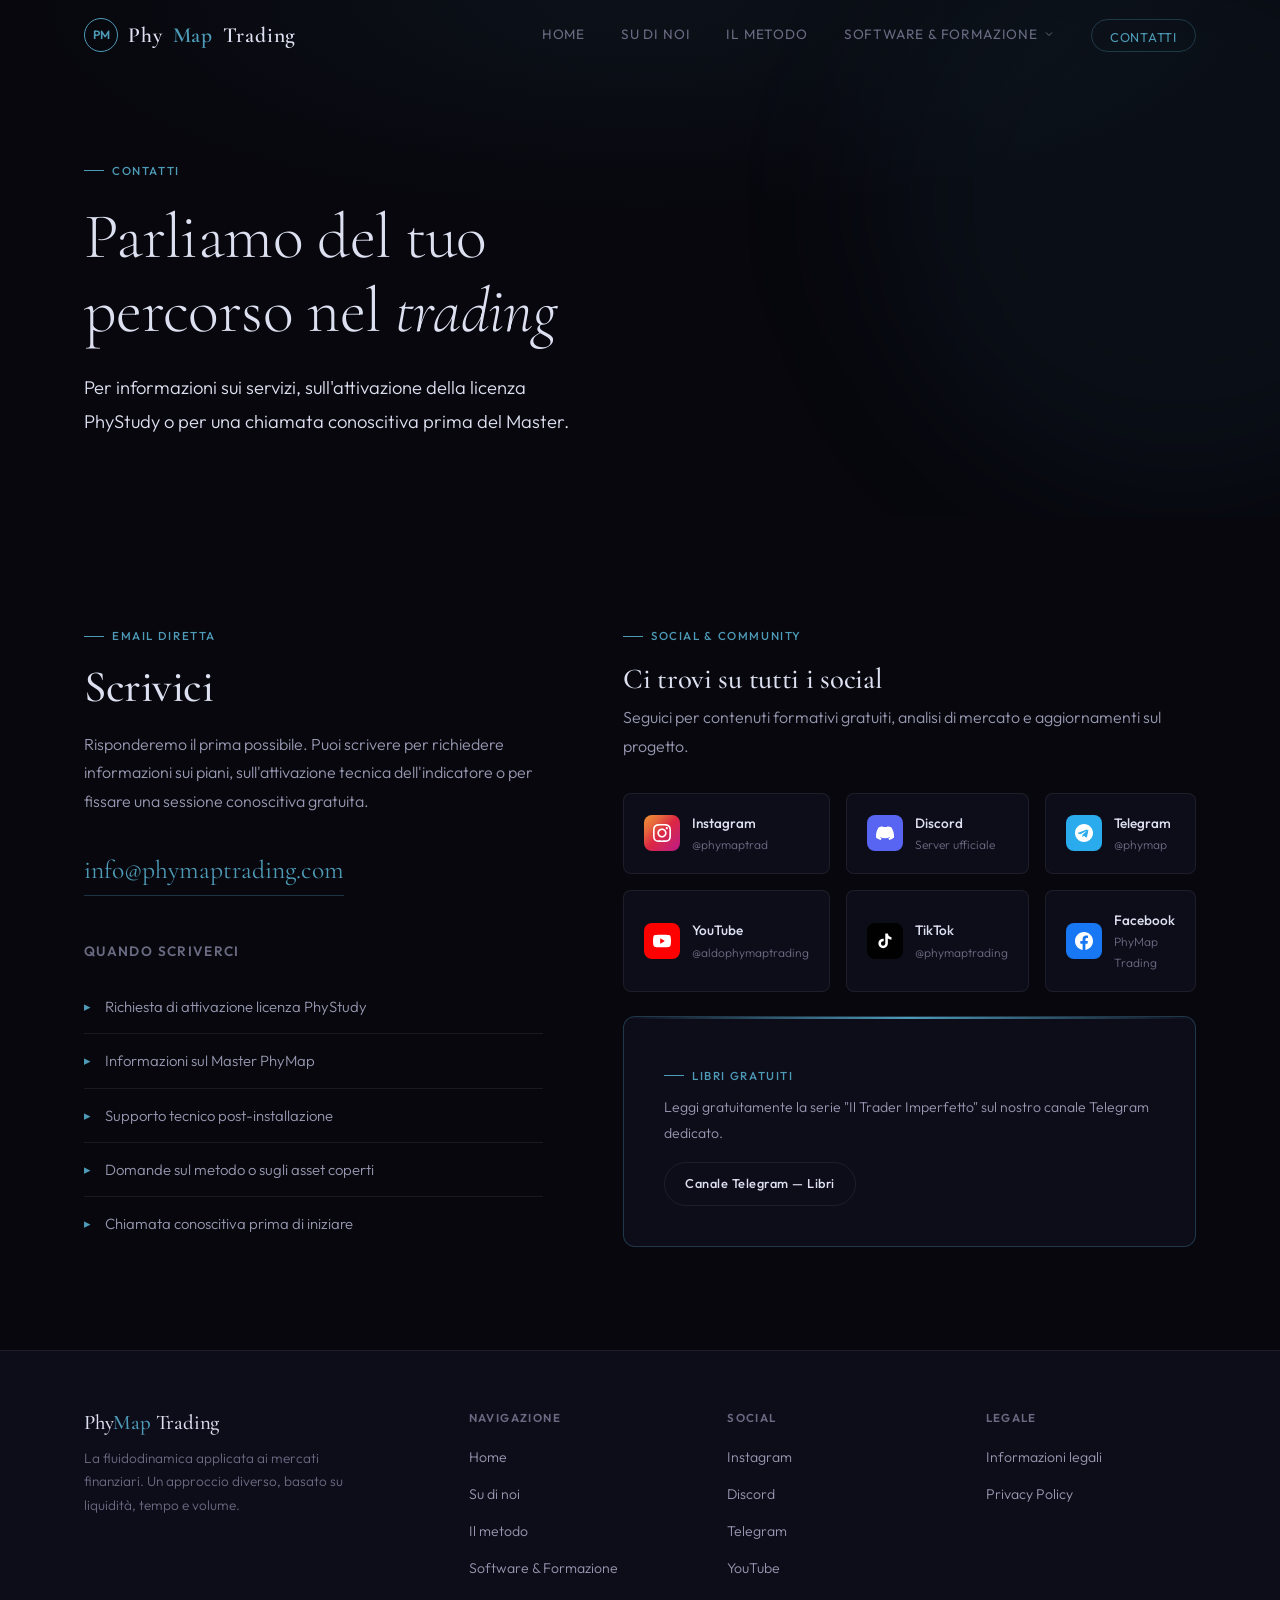
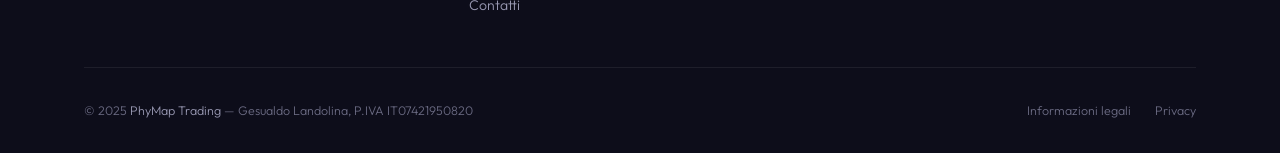
==== contatti.html @ ed0193e7 "Update contatti.html" ====
<!DOCTYPE html>
<html lang="it">
<head>
  <meta charset="UTF-8" />
  <meta name="viewport" content="width=device-width, initial-scale=1.0" />
  <title>Contatti — PhyMap Trading</title>
  <meta name="description" content="Contatta PhyMap Trading per informazioni sui servizi e sull'attivazione della licenza PhyStudy." />
  <link rel="icon" href="favicon.ico" />
  <link rel="stylesheet" href="style.css" />
</head>
<body>

<nav class="nav">
  <div class="nav__inner">
    <a href="index.html" class="nav__logo">
      <div class="logo-mark">PM</div>
      Phy<span>Map</span> Trading
    </a>
    <div class="nav__links">
      <a href="index.html">Home</a>
      <a href="su-di-noi.html">Su di noi</a>
      <a href="il-metodo.html">Il metodo</a>
      <div class="nav__dropdown">
        <span class="nav__dropdown-toggle">
          Software &amp; Formazione
          <svg width="12" height="12" viewBox="0 0 24 24" fill="none" stroke="currentColor" stroke-width="2"><polyline points="6 9 12 15 18 9"/></svg>
        </span>
        <div class="nav__dropdown-menu">
          <a href="software-e-formazione.html">
            <div class="menu-icon">&#x27F3;</div>
            Software &amp; Formazione
          </a>
          <a href="phystudy-indicatori.html">
            <div class="menu-icon">&#x25C8;</div>
            Gli indicatori
          </a>
        </div>
      </div>
      <a href="contatti.html" class="active nav__cta">Contatti</a>
    </div>
    <button class="nav__toggle" aria-label="Menu">
      <span></span><span></span><span></span>
    </button>
  </div>
</nav>

<div class="page-hero">
  <div class="glow-bg glow-1"></div>
  <div class="container">
    <div class="page-hero__label">Contatti</div>
    <h1 style="max-width:640px; margin-bottom:24px;">
      Parliamo del tuo<br>percorso nel <em>trading</em>
    </h1>
    <p class="lead" style="max-width:520px;">
      Per informazioni sui servizi, sull'attivazione della licenza PhyStudy o per una chiamata conoscitiva prima del Master.
    </p>
  </div>
</div>

<section>
  <div class="container">
    <div class="grid-2" style="gap:80px; align-items:start;">

      <div class="reveal">
        <div class="section-label">Email diretta</div>
        <h2 class="section-title" style="margin-bottom:16px;">Scrivici</h2>
        <p style="margin-bottom:32px;">
          Risponderemo il prima possibile. Puoi scrivere per richiedere informazioni sui piani, sull'attivazione tecnica dell'indicatore o per fissare una sessione conoscitiva gratuita.
        </p>
        <a href="mailto:info@phymaptrading.com" class="contact-email">
          info@phymaptrading.com
        </a>

        <div style="margin-top:48px;">
          <h4 style="color:var(--text-muted); margin-bottom:20px; font-size:0.85rem; letter-spacing:0.1em; text-transform:uppercase; font-family:'Outfit',sans-serif;">Quando scriverci</h4>
          <ul class="feature-list">
            <li>Richiesta di attivazione licenza PhyStudy</li>
            <li>Informazioni sul Master PhyMap</li>
            <li>Supporto tecnico post-installazione</li>
            <li>Domande sul metodo o sugli asset coperti</li>
            <li>Chiamata conoscitiva prima di iniziare</li>
          </ul>
        </div>
      </div>

      <div class="reveal reveal-delay-2">
        <div class="section-label">Social &amp; Community</div>
        <h3 style="margin-bottom:8px;">Ci trovi su tutti i social</h3>
        <p style="margin-bottom:32px;">
          Seguici per contenuti formativi gratuiti, analisi di mercato e aggiornamenti sul progetto.
        </p>

        <div class="social-grid">

          <a href="https://www.instagram.com/phymaptrad/" target="_blank" rel="noopener" class="social-link">
            <div class="social-icon" style="background:linear-gradient(135deg,#f09433,#e6683c,#dc2743,#cc2366,#bc1888);">
              <svg width="18" height="18" viewBox="0 0 24 24" fill="white"><path d="M12 2.163c3.204 0 3.584.012 4.85.07 3.252.148 4.771 1.691 4.919 4.919.058 1.265.069 1.645.069 4.849 0 3.205-.012 3.584-.069 4.849-.149 3.225-1.664 4.771-4.919 4.919-1.266.058-1.644.07-4.85.07-3.204 0-3.584-.012-4.849-.07-3.26-.149-4.771-1.699-4.919-4.92-.058-1.265-.07-1.644-.07-4.849 0-3.204.013-3.583.07-4.849.149-3.227 1.664-4.771 4.919-4.919 1.266-.057 1.645-.069 4.849-.069zm0-2.163c-3.259 0-3.667.014-4.947.072-4.358.2-6.78 2.618-6.98 6.98-.059 1.281-.073 1.689-.073 4.948 0 3.259.014 3.668.072 4.948.2 4.358 2.618 6.78 6.98 6.98 1.281.058 1.689.072 4.948.072 3.259 0 3.668-.014 4.948-.072 4.354-.2 6.782-2.618 6.979-6.98.059-1.28.073-1.689.073-4.948 0-3.259-.014-3.667-.072-4.947-.196-4.354-2.617-6.78-6.979-6.98-1.281-.059-1.69-.073-4.949-.073zm0 5.838c-3.403 0-6.162 2.759-6.162 6.162s2.759 6.163 6.162 6.163 6.162-2.759 6.162-6.163c0-3.403-2.759-6.162-6.162-6.162zm0 10.162c-2.209 0-4-1.79-4-4 0-2.209 1.791-4 4-4s4 1.791 4 4c0 2.21-1.791 4-4 4zm6.406-11.845c-.796 0-1.441.645-1.441 1.44s.645 1.44 1.441 1.44c.795 0 1.439-.645 1.439-1.44s-.644-1.44-1.439-1.44z"/></svg>
            </div>
            <div class="social-info">
              <div class="social-name">Instagram</div>
              <div class="social-handle">@phymaptrad</div>
            </div>
          </a>

          <a href="https://discord.gg/KTteTnSdq5" target="_blank" rel="noopener" class="social-link">
            <div class="social-icon" style="background:#5865F2;">
              <svg width="18" height="18" viewBox="0 0 24 24" fill="white"><path d="M20.317 4.37a19.791 19.791 0 0 0-4.885-1.515.074.074 0 0 0-.079.037c-.21.375-.444.864-.608 1.25a18.27 18.27 0 0 0-5.487 0 12.64 12.64 0 0 0-.617-1.25.077.077 0 0 0-.079-.037A19.736 19.736 0 0 0 3.677 4.37a.07.07 0 0 0-.032.027C.533 9.046-.32 13.58.099 18.057.1 18.1.12 18.14.14 18.17a19.9 19.9 0 0 0 5.993 3.03.078.078 0 0 0 .084-.028 14.09 14.09 0 0 0 1.226-1.994.076.076 0 0 0-.041-.106 13.107 13.107 0 0 1-1.872-.892.077.077 0 0 1-.008-.128 10.2 10.2 0 0 0 .372-.292.074.074 0 0 1 .077-.01c3.928 1.793 8.18 1.793 12.062 0a.074.074 0 0 1 .078.01c.12.098.246.198.373.292a.077.077 0 0 1-.006.127 12.299 12.299 0 0 1-1.873.892.077.077 0 0 0-.041.107c.36.698.772 1.362 1.225 1.993a.076.076 0 0 0 .084.028 19.839 19.839 0 0 0 6.002-3.03.077.077 0 0 0 .032-.054c.5-5.177-.838-9.674-3.549-13.66a.061.061 0 0 0-.031-.03z"/></svg>
            </div>
            <div class="social-info">
              <div class="social-name">Discord</div>
              <div class="social-handle">Server ufficiale</div>
            </div>
          </a>

          <a href="https://t.me/phymap" target="_blank" rel="noopener" class="social-link">
            <div class="social-icon" style="background:#2AABEE;">
              <svg width="18" height="18" viewBox="0 0 24 24" fill="white"><path d="M12 0C5.373 0 0 5.373 0 12s5.373 12 12 12 12-5.373 12-12S18.627 0 12 0zm5.894 8.221l-1.97 9.28c-.145.658-.537.818-1.084.508l-3-2.21-1.447 1.394c-.16.16-.295.295-.605.295l.213-3.053 5.56-5.023c.242-.213-.054-.333-.373-.12L7.16 13.67l-2.92-.913c-.635-.197-.648-.635.136-.938l11.397-4.396c.528-.19.993.13.82.938l-.699-.14z"/></svg>
            </div>
            <div class="social-info">
              <div class="social-name">Telegram</div>
              <div class="social-handle">@phymap</div>
            </div>
          </a>

          <a href="https://www.youtube.com/@aldophymaptrading/videos" target="_blank" rel="noopener" class="social-link">
            <div class="social-icon" style="background:#FF0000;">
              <svg width="18" height="18" viewBox="0 0 24 24" fill="white"><path d="M23.495 6.205a3.007 3.007 0 0 0-2.088-2.088c-1.87-.501-9.396-.501-9.396-.501s-7.507-.01-9.396.501A3.007 3.007 0 0 0 .527 6.205a31.247 31.247 0 0 0-.522 5.805 31.247 31.247 0 0 0 .522 5.783 3.007 3.007 0 0 0 2.088 2.088c1.868.502 9.396.502 9.396.502s7.506 0 9.396-.502a3.007 3.007 0 0 0 2.088-2.088 31.247 31.247 0 0 0 .5-5.783 31.247 31.247 0 0 0-.5-5.805zM9.609 15.601V8.408l6.264 3.602z"/></svg>
            </div>
            <div class="social-info">
              <div class="social-name">YouTube</div>
              <div class="social-handle">@aldophymaptrading</div>
            </div>
          </a>

          <a href="https://www.tiktok.com/@phymaptrading" target="_blank" rel="noopener" class="social-link">
            <div class="social-icon" style="background:#010101;">
              <svg width="18" height="18" viewBox="0 0 24 24" fill="white"><path d="M19.59 6.69a4.83 4.83 0 0 1-3.77-4.25V2h-3.45v13.67a2.89 2.89 0 0 1-2.88 2.5 2.89 2.89 0 0 1-2.89-2.89 2.89 2.89 0 0 1 2.89-2.89c.28 0 .54.04.79.1V9.01a6.27 6.27 0 0 0-.79-.05 6.34 6.34 0 0 0-6.34 6.34 6.34 6.34 0 0 0 6.34 6.34 6.34 6.34 0 0 0 6.33-6.34V8.69a8.18 8.18 0 0 0 4.78 1.52V6.76a4.85 4.85 0 0 1-1.01-.07z"/></svg>
            </div>
            <div class="social-info">
              <div class="social-name">TikTok</div>
              <div class="social-handle">@phymaptrading</div>
            </div>
          </a>

          <a href="https://www.facebook.com/profile.php?id=61572757922268" target="_blank" rel="noopener" class="social-link">
            <div class="social-icon" style="background:#1877F2;">
              <svg width="18" height="18" viewBox="0 0 24 24" fill="white"><path d="M24 12.073c0-6.627-5.373-12-12-12s-12 5.373-12 12c0 5.99 4.388 10.954 10.125 11.854v-8.385H7.078v-3.47h3.047V9.43c0-3.007 1.792-4.669 4.533-4.669 1.312 0 2.686.235 2.686.235v2.953H15.83c-1.491 0-1.956.925-1.956 1.874v2.25h3.328l-.532 3.47h-2.796v8.385C19.612 23.027 24 18.062 24 12.073z"/></svg>
            </div>
            <div class="social-info">
              <div class="social-name">Facebook</div>
              <div class="social-handle">PhyMap Trading</div>
            </div>
          </a>

        </div>

        <div class="highlight-box" style="margin-top:24px;">
          <div class="section-label" style="margin-bottom:10px;">Libri gratuiti</div>
          <p style="font-size:0.88rem; margin-bottom:16px;">
            Leggi gratuitamente la serie "Il Trader Imperfetto" sul nostro canale Telegram dedicato.
          </p>
          <a href="https://t.me/iltraderimperfetto" target="_blank" rel="noopener" class="btn btn--outline" style="font-size:0.8rem; padding:10px 20px;">
            Canale Telegram — Libri
          </a>
        </div>
      </div>

    </div>
  </div>
</section>

<footer>
  <div class="container">
    <div class="footer__top">
      <div class="footer__brand">
        <h3>Phy<span>Map</span> Trading</h3>
        <p>La fluidodinamica applicata ai mercati finanziari. Un approccio diverso, basato su liquidità, tempo e volume.</p>
      </div>
      <div class="footer__col">
        <h4>Navigazione</h4>
        <ul>
          <li><a href="index.html">Home</a></li>
          <li><a href="su-di-noi.html">Su di noi</a></li>
          <li><a href="il-metodo.html">Il metodo</a></li>
          <li><a href="software-e-formazione.html">Software &amp; Formazione</a></li>
          <li><a href="contatti.html">Contatti</a></li>
        </ul>
      </div>
      <div class="footer__col">
        <h4>Social</h4>
        <ul>
          <li><a href="https://www.instagram.com/phymaptrad/" target="_blank" rel="noopener">Instagram</a></li>
          <li><a href="https://discord.gg/KTteTnSdq5" target="_blank" rel="noopener">Discord</a></li>
          <li><a href="https://t.me/phymap" target="_blank" rel="noopener">Telegram</a></li>
          <li><a href="https://www.youtube.com/@aldophymaptrading/videos" target="_blank" rel="noopener">YouTube</a></li>
        </ul>
      </div>
      <div class="footer__col">
        <h4>Legale</h4>
        <ul>
          <li><a href="informazioni-legali.html">Informazioni legali</a></li>
          <li><a href="dichiarazione-privacy.html">Privacy Policy</a></li>
        </ul>
      </div>
    </div>
    <div class="footer__bottom">
      <div class="footer__copy">© 2025 <span>PhyMap Trading</span> — Gesualdo Landolina, P.IVA IT07421950820</div>
      <div class="footer__legal">
        <a href="informazioni-legali.html">Informazioni legali</a>
        <a href="dichiarazione-privacy.html">Privacy</a>
      </div>
    </div>
  </div>
</footer>

<script src="main.js"></script>
</body>
</html>
---- style.css ----
/* ============================================================
   PhyMap Trading — Professional CSS
   Dark luxury financial aesthetic · Fluid dynamics theme
   ============================================================ */

@import url('https://fonts.googleapis.com/css2?family=Cormorant+Garamond:ital,wght@0,300;0,400;0,500;0,600;0,700;1,300;1,400;1,600&family=Outfit:wght@300;400;500;600&display=swap');

/* ─── Design Tokens ─────────────────────────────────────── */
:root {
  --bg:          #07070D;
  --surface:     #0D0D1A;
  --surface2:    #12121F;
  --surface3:    #181828;
  --accent:      #4E9BB8;
  --accent-glow: rgba(78,155,184,0.18);
  --gold:        #C9A87C;
  --gold-dim:    rgba(201,168,124,0.12);
  --text:        #DDE0F0;
  --text-muted:  #6A6A82;
  --text-dim:    #9898B2;
  --border:      rgba(255,255,255,0.07);
  --border-accent: rgba(78,155,184,0.3);
  --radius:      12px;
  --radius-sm:   8px;
  --nav-h:       72px;
  --transition:  0.3s cubic-bezier(.4,0,.2,1);
}

/* ─── Reset ──────────────────────────────────────────────── */
*, *::before, *::after { box-sizing: border-box; margin: 0; padding: 0; }
html { scroll-behavior: smooth; font-size: 16px; }
body {
  background: var(--bg);
  color: var(--text);
  font-family: 'Outfit', sans-serif;
  font-weight: 300;
  line-height: 1.7;
  overflow-x: hidden;
  min-height: 100vh;
}
img { max-width: 100%; display: block; }
a { color: inherit; text-decoration: none; }
ul { list-style: none; }

/* ─── Typography ─────────────────────────────────────────── */
h1, h2, h3, h4 {
  font-family: 'Cormorant Garamond', serif;
  font-weight: 500;
  line-height: 1.15;
  letter-spacing: -0.01em;
}
h1 { font-size: clamp(2.4rem, 5vw, 4.2rem); font-weight: 300; }
h2 { font-size: clamp(1.8rem, 3.5vw, 2.8rem); }
h3 { font-size: clamp(1.3rem, 2.5vw, 1.8rem); }
h4 { font-size: 1.15rem; font-weight: 600; font-family: 'Outfit', sans-serif; }
p  { color: var(--text-dim); font-size: 1rem; line-height: 1.8; }

.accent-text  { color: var(--accent); }
.gold-text    { color: var(--gold); }
.italic       { font-style: italic; }
.lead {
  font-size: 1.15rem;
  color: var(--text);
  font-weight: 300;
  line-height: 1.8;
}

/* ─── Layout ─────────────────────────────────────────────── */
.container { max-width: 1160px; margin: 0 auto; padding: 0 24px; }
.container--narrow { max-width: 760px; margin: 0 auto; padding: 0 24px; }

section { padding: 100px 0; position: relative; }
section.tight { padding: 60px 0; }

.grid-2 { display: grid; grid-template-columns: 1fr 1fr; gap: 40px; align-items: start; }
.grid-3 { display: grid; grid-template-columns: repeat(3,1fr); gap: 28px; }

/* ─── Navigation ─────────────────────────────────────────── */
.nav {
  position: fixed;
  top: 0; left: 0; right: 0;
  z-index: 1000;
  height: var(--nav-h);
  display: flex;
  align-items: center;
  transition: background var(--transition), backdrop-filter var(--transition), border-color var(--transition);
  border-bottom: 1px solid transparent;
}
.nav.scrolled {
  background: rgba(7,7,13,0.88);
  backdrop-filter: blur(20px);
  border-bottom-color: var(--border);
}
.nav__inner {
  max-width: 1160px;
  margin: 0 auto;
  padding: 0 24px;
  width: 100%;
  display: flex;
  align-items: center;
  justify-content: space-between;
}
.nav__logo {
  display: flex;
  align-items: center;
  gap: 10px;
  font-family: 'Cormorant Garamond', serif;
  font-size: 1.35rem;
  font-weight: 600;
  letter-spacing: 0.04em;
  color: var(--text);
}
.nav__logo span { color: var(--accent); }
.logo-mark {
  width: 34px;
  height: 34px;
  border: 1.5px solid var(--accent);
  border-radius: 50%;
  display: flex;
  align-items: center;
  justify-content: center;
  font-size: 0.75rem;
  color: var(--accent);
  font-family: 'Outfit', sans-serif;
  font-weight: 600;
  letter-spacing: 0;
}
.nav__links {
  display: flex;
  align-items: center;
  gap: 36px;
}
.nav__links a {
  font-size: 0.85rem;
  font-weight: 400;
  letter-spacing: 0.06em;
  text-transform: uppercase;
  color: var(--text-muted);
  transition: color var(--transition);
  position: relative;
  padding-bottom: 2px;
}
.nav__links a::after {
  content: '';
  position: absolute;
  bottom: -2px; left: 0;
  width: 0; height: 1px;
  background: var(--accent);
  transition: width var(--transition);
}
.nav__links a:hover, .nav__links a.active { color: var(--text); }
.nav__links a:hover::after, .nav__links a.active::after { width: 100%; }
.nav__cta {
  border: 1px solid var(--border-accent);
  color: var(--accent) !important;
  padding: 7px 18px;
  border-radius: 100px;
  font-size: 0.8rem !important;
  transition: all var(--transition) !important;
}
.nav__cta:hover {
  background: var(--accent-glow);
  border-color: var(--accent) !important;
}
.nav__cta::after { display: none !important; }

/* Mobile menu toggle */
.nav__toggle {
  display: none;
  flex-direction: column;
  gap: 5px;
  cursor: pointer;
  padding: 4px;
}
.nav__toggle span {
  display: block;
  width: 22px;
  height: 1.5px;
  background: var(--text);
  transition: var(--transition);
}

/* ─── Hero ───────────────────────────────────────────────── */
.hero {
  min-height: 100vh;
  display: flex;
  align-items: center;
  position: relative;
  overflow: hidden;
  padding-top: var(--nav-h);
}
#particles-canvas {
  position: absolute;
  inset: 0;
  pointer-events: none;
  opacity: 0.55;
}
.hero__content {
  position: relative;
  z-index: 2;
  max-width: 820px;
}
.hero__eyebrow {
  display: inline-flex;
  align-items: center;
  gap: 8px;
  font-size: 0.75rem;
  font-weight: 500;
  letter-spacing: 0.14em;
  text-transform: uppercase;
  color: var(--accent);
  margin-bottom: 28px;
}
.hero__eyebrow::before {
  content: '';
  display: inline-block;
  width: 28px;
  height: 1px;
  background: var(--accent);
}
.hero__title {
  margin-bottom: 28px;
}
.hero__title em {
  font-style: italic;
  color: var(--accent);
}
.hero__desc {
  font-size: 1.1rem;
  color: var(--text-dim);
  max-width: 620px;
  margin-bottom: 44px;
  line-height: 1.85;
}
.hero__desc strong { color: var(--text); font-weight: 400; }
.hero__actions { display: flex; align-items: center; gap: 20px; flex-wrap: wrap; }

/* ─── Buttons ─────────────────────────────────────────────── */
.btn {
  display: inline-flex;
  align-items: center;
  gap: 8px;
  padding: 14px 32px;
  border-radius: 100px;
  font-size: 0.85rem;
  font-weight: 500;
  letter-spacing: 0.04em;
  cursor: pointer;
  transition: all var(--transition);
  border: none;
}
.btn--primary {
  background: var(--accent);
  color: #07070D;
}
.btn--primary:hover {
  background: #6DB8D4;
  transform: translateY(-2px);
  box-shadow: 0 12px 32px rgba(78,155,184,0.3);
}
.btn--outline {
  background: transparent;
  color: var(--text);
  border: 1px solid var(--border);
}
.btn--outline:hover {
  border-color: var(--accent);
  color: var(--accent);
  transform: translateY(-2px);
}
.btn--ghost {
  background: transparent;
  color: var(--accent);
  padding: 0;
  border-radius: 0;
  letter-spacing: 0.08em;
  font-size: 0.8rem;
  text-transform: uppercase;
  border-bottom: 1px solid var(--accent);
  padding-bottom: 2px;
}
.btn--ghost:hover { opacity: 0.7; }
.btn--gold {
  background: linear-gradient(135deg, #C9A87C, #E8C99A);
  color: #07070D;
}
.btn--gold:hover {
  transform: translateY(-2px);
  box-shadow: 0 12px 32px rgba(201,168,124,0.3);
}

/* ─── Divider ─────────────────────────────────────────────── */
.divider {
  border: none;
  height: 1px;
  background: var(--border);
  margin: 0;
}

/* ─── Section Labels ─────────────────────────────────────── */
.section-label {
  display: inline-flex;
  align-items: center;
  gap: 8px;
  font-size: 0.72rem;
  font-weight: 500;
  letter-spacing: 0.14em;
  text-transform: uppercase;
  color: var(--accent);
  margin-bottom: 16px;
}
.section-label::before {
  content: '';
  display: inline-block;
  width: 20px; height: 1px;
  background: var(--accent);
}
.section-title { margin-bottom: 20px; }
.section-desc { max-width: 560px; color: var(--text-muted); margin-bottom: 56px; }

/* ─── Cards ──────────────────────────────────────────────── */
.card {
  background: var(--surface);
  border: 1px solid var(--border);
  border-radius: var(--radius);
  padding: 36px;
  transition: border-color var(--transition), transform var(--transition);
}
.card:hover {
  border-color: var(--border-accent);
  transform: translateY(-4px);
}
.card__icon {
  width: 42px; height: 42px;
  border: 1px solid var(--border-accent);
  border-radius: var(--radius-sm);
  display: flex; align-items: center; justify-content: center;
  font-size: 1.1rem;
  margin-bottom: 20px;
  color: var(--accent);
}
.card h4 { margin-bottom: 10px; color: var(--text); }
.card p  { font-size: 0.93rem; color: var(--text-muted); }

/* ─── Pricing Cards ──────────────────────────────────────── */
.pricing-grid { display: grid; grid-template-columns: repeat(3,1fr); gap: 24px; }
.pricing-card {
  background: var(--surface);
  border: 1px solid var(--border);
  border-radius: var(--radius);
  padding: 40px 32px;
  position: relative;
  transition: border-color var(--transition), transform var(--transition), box-shadow var(--transition);
  display: flex;
  flex-direction: column;
}
.pricing-card:hover {
  border-color: var(--border-accent);
  transform: translateY(-6px);
}
.pricing-card.featured {
  border-color: var(--gold);
  background: linear-gradient(145deg, var(--surface), #1A1208);
}
.pricing-card.featured:hover {
  box-shadow: 0 20px 60px rgba(201,168,124,0.15);
}
.pricing-badge {
  position: absolute;
  top: -12px; left: 50%; transform: translateX(-50%);
  background: var(--gold);
  color: #07070D;
  font-size: 0.7rem;
  font-weight: 600;
  letter-spacing: 0.1em;
  text-transform: uppercase;
  padding: 4px 14px;
  border-radius: 100px;
  white-space: nowrap;
}
.pricing-period {
  font-size: 0.75rem;
  font-weight: 500;
  letter-spacing: 0.1em;
  text-transform: uppercase;
  color: var(--text-muted);
  margin-bottom: 8px;
}
.pricing-name {
  font-family: 'Cormorant Garamond', serif;
  font-size: 1.5rem;
  font-weight: 500;
  color: var(--text);
  margin-bottom: 6px;
}
.pricing-duration {
  font-size: 0.82rem;
  color: var(--text-muted);
  margin-bottom: 24px;
}
.pricing-price {
  font-family: 'Cormorant Garamond', serif;
  font-size: 3rem;
  font-weight: 600;
  color: var(--text);
  line-height: 1;
  margin-bottom: 4px;
}
.pricing-price sup { font-size: 1.4rem; vertical-align: super; font-weight: 300; }
.pricing-note {
  font-size: 0.78rem;
  color: var(--gold);
  margin-bottom: 28px;
}
.pricing-features {
  flex: 1;
  margin-bottom: 32px;
}
.pricing-features li {
  display: flex;
  align-items: flex-start;
  gap: 10px;
  font-size: 0.88rem;
  color: var(--text-dim);
  padding: 8px 0;
  border-bottom: 1px solid var(--border);
}
.pricing-features li:last-child { border-bottom: none; }
.pricing-features li::before {
  content: '→';
  color: var(--accent);
  font-size: 0.8rem;
  flex-shrink: 0;
  margin-top: 2px;
}

/* ─── FAQ ────────────────────────────────────────────────── */
.faq-item {
  border-bottom: 1px solid var(--border);
  overflow: hidden;
}
.faq-question {
  width: 100%;
  background: none;
  border: none;
  padding: 24px 0;
  display: flex;
  align-items: center;
  justify-content: space-between;
  gap: 16px;
  cursor: pointer;
  font-family: 'Outfit', sans-serif;
  font-size: 0.95rem;
  font-weight: 500;
  color: var(--text);
  text-align: left;
}
.faq-question svg {
  flex-shrink: 0;
  color: var(--accent);
  transition: transform var(--transition);
}
.faq-item.open .faq-question svg { transform: rotate(45deg); }
.faq-answer {
  max-height: 0;
  overflow: hidden;
  transition: max-height 0.4s ease, padding 0.3s ease;
}
.faq-item.open .faq-answer { max-height: 400px; }
.faq-answer-inner {
  padding-bottom: 24px;
  font-size: 0.92rem;
  color: var(--text-muted);
  line-height: 1.8;
}
.faq-answer-inner ul {
  margin-top: 10px;
  list-style: none;
}
.faq-answer-inner ul li {
  padding: 4px 0;
  padding-left: 16px;
  position: relative;
  color: var(--text-dim);
}
.faq-answer-inner ul li::before {
  content: '–';
  position: absolute;
  left: 0;
  color: var(--accent);
}

/* ─── Feature List ───────────────────────────────────────── */
.feature-list { list-style: none; }
.feature-list li {
  display: flex;
  gap: 14px;
  align-items: flex-start;
  padding: 14px 0;
  border-bottom: 1px solid var(--border);
  font-size: 0.93rem;
  color: var(--text-dim);
}
.feature-list li:last-child { border-bottom: none; }
.feature-list li::before {
  content: '▸';
  color: var(--accent);
  flex-shrink: 0;
  margin-top: 2px;
  font-size: 0.8rem;
}

/* ─── Timeline / Steps ───────────────────────────────────── */
.steps { counter-reset: step; }
.step {
  display: flex;
  gap: 28px;
  margin-bottom: 40px;
  position: relative;
}
.step::before {
  content: '';
  position: absolute;
  left: 19px;
  top: 48px;
  bottom: -40px;
  width: 1px;
  background: var(--border);
}
.step:last-child::before { display: none; }
.step__num {
  flex-shrink: 0;
  counter-increment: step;
  width: 40px;
  height: 40px;
  border-radius: 50%;
  border: 1px solid var(--border-accent);
  display: flex;
  align-items: center;
  justify-content: center;
  font-size: 0.75rem;
  font-weight: 600;
  color: var(--accent);
  background: var(--surface);
  position: relative;
  z-index: 1;
}
.step__body h4 { color: var(--text); margin-bottom: 8px; font-family: 'Outfit', sans-serif; font-size: 1rem; font-weight: 500; }
.step__body p  { font-size: 0.9rem; color: var(--text-muted); }

/* ─── Video Embed ─────────────────────────────────────────── */
.video-wrapper {
  position: relative;
  border-radius: var(--radius);
  overflow: hidden;
  border: 1px solid var(--border);
  aspect-ratio: 16/9;
  background: var(--surface);
}
.video-wrapper iframe {
  position: absolute;
  inset: 0;
  width: 100%;
  height: 100%;
  border: none;
}
.video-caption {
  margin-top: 12px;
  font-size: 0.82rem;
  color: var(--text-muted);
  text-align: center;
}

/* ─── Social Links ───────────────────────────────────────── */
.social-grid {
  display: grid;
  grid-template-columns: repeat(3, 1fr);
  gap: 16px;
}
.social-link {
  display: flex;
  align-items: center;
  gap: 12px;
  padding: 18px 20px;
  background: var(--surface);
  border: 1px solid var(--border);
  border-radius: var(--radius-sm);
  transition: all var(--transition);
}
.social-link:hover {
  border-color: var(--accent);
  background: var(--surface2);
  transform: translateY(-3px);
}
.social-icon {
  width: 36px; height: 36px;
  border-radius: 8px;
  display: flex; align-items: center; justify-content: center;
  font-size: 1rem;
  flex-shrink: 0;
}
.social-info { flex: 1; }
.social-name { font-size: 0.85rem; font-weight: 500; color: var(--text); }
.social-handle { font-size: 0.75rem; color: var(--text-muted); }

/* ─── Highlight box ──────────────────────────────────────── */
.highlight-box {
  background: var(--surface);
  border: 1px solid var(--border-accent);
  border-radius: var(--radius);
  padding: 40px;
  position: relative;
  overflow: hidden;
}
.highlight-box::before {
  content: '';
  position: absolute;
  top: 0; left: 0;
  right: 0; height: 2px;
  background: linear-gradient(90deg, transparent, var(--accent), transparent);
}

/* ─── Stat Row ───────────────────────────────────────────── */
.stat-row {
  display: flex;
  gap: 60px;
  flex-wrap: wrap;
}
.stat { }
.stat__num {
  font-family: 'Cormorant Garamond', serif;
  font-size: 2.8rem;
  font-weight: 300;
  color: var(--text);
  line-height: 1;
}
.stat__num span { color: var(--accent); }
.stat__label { font-size: 0.8rem; color: var(--text-muted); margin-top: 4px; text-transform: uppercase; letter-spacing: 0.08em; }

/* ─── Contact Section ─────────────────────────────────────── */
.contact-email {
  font-family: 'Cormorant Garamond', serif;
  font-size: 1.6rem;
  font-weight: 400;
  color: var(--accent);
  transition: opacity var(--transition);
  display: inline-block;
  border-bottom: 1px solid var(--border-accent);
  padding-bottom: 4px;
}
.contact-email:hover { opacity: 0.7; }

/* ─── Legal Page ─────────────────────────────────────────── */
.legal-section {
  background: var(--surface);
  border: 1px solid var(--border);
  border-radius: var(--radius);
  padding: 40px;
  margin-bottom: 24px;
}
.legal-section h3 {
  font-size: 1.1rem;
  font-weight: 500;
  font-family: 'Outfit', sans-serif;
  color: var(--text);
  margin-bottom: 16px;
}
.legal-section p {
  font-size: 0.92rem;
  line-height: 1.85;
}

/* ─── Hero logo layout ───────────────────────────────────── */
.hero__grid {
  display: grid;
  grid-template-columns: 1fr auto;
  gap: 60px;
  align-items: center;
  width: 100%;
}
.hero__actions {
  margin-top: 44px;
}
.hero__logo-wrap {
  display: flex;
  align-items: center;
  justify-content: center;
  flex-shrink: 0;
  position: relative;
  width: 280px;
  height: 280px;
}
.hero__logo-img {
  width: 260px;
  max-width: 100%;
  position: relative;
  z-index: 1;
  filter: drop-shadow(0 0 24px rgba(78,155,184,0.3));
}

@media (max-width: 900px) {
  .hero__grid {
    grid-template-columns: 1fr;
    text-align: center;
  }
  .hero__logo-wrap {
    order: -1;
    margin: 0 auto;
    width: 200px;
    height: 200px;
  }
  .hero__logo-img  { width: 150px; }
  .hero__eyebrow   { justify-content: center; }
  .hero__actions   { justify-content: center; }
}

/* ─── Page Hero (inner pages) ────────────────────────────── */
.page-hero {
  padding-top: calc(var(--nav-h) + 80px);
  padding-bottom: 80px;
  position: relative;
  overflow: hidden;
}
.page-hero::before {
  content: '';
  position: absolute;
  top: 0; left: 0; right: 0; bottom: 0;
  background: radial-gradient(ellipse 70% 60% at 50% 0%, rgba(78,155,184,0.07) 0%, transparent 70%);
  pointer-events: none;
}
.page-hero__label {
  display: inline-flex;
  align-items: center;
  gap: 8px;
  font-size: 0.72rem;
  font-weight: 500;
  letter-spacing: 0.14em;
  text-transform: uppercase;
  color: var(--accent);
  margin-bottom: 20px;
}
.page-hero__label::before {
  content: '';
  display: inline-block;
  width: 20px; height: 1px;
  background: var(--accent);
}

/* ─── Footer ─────────────────────────────────────────────── */
footer {
  background: var(--surface);
  border-top: 1px solid var(--border);
  padding: 60px 0 32px;
}
.footer__top {
  display: grid;
  grid-template-columns: 1.6fr 1fr 1fr 1fr;
  gap: 48px;
  padding-bottom: 48px;
  border-bottom: 1px solid var(--border);
  margin-bottom: 32px;
}
.footer__brand h3 {
  font-family: 'Cormorant Garamond', serif;
  font-size: 1.3rem;
  font-weight: 500;
  margin-bottom: 12px;
  color: var(--text);
}
.footer__brand h3 span { color: var(--accent); }
.footer__brand p {
  font-size: 0.85rem;
  color: var(--text-muted);
  line-height: 1.7;
  max-width: 280px;
}
.footer__col h4 {
  font-size: 0.72rem;
  font-weight: 600;
  letter-spacing: 0.12em;
  text-transform: uppercase;
  color: var(--text-muted);
  margin-bottom: 18px;
  font-family: 'Outfit', sans-serif;
}
.footer__col ul { display: flex; flex-direction: column; gap: 10px; }
.footer__col a {
  font-size: 0.88rem;
  color: var(--text-dim);
  transition: color var(--transition);
}
.footer__col a:hover { color: var(--accent); }
.footer__bottom {
  display: flex;
  align-items: center;
  justify-content: space-between;
  flex-wrap: wrap;
  gap: 12px;
}
.footer__copy { font-size: 0.78rem; color: var(--text-muted); }
.footer__copy span { color: var(--text-dim); }
.footer__legal { display: flex; gap: 24px; }
.footer__legal a { font-size: 0.78rem; color: var(--text-muted); transition: color var(--transition); }
.footer__legal a:hover { color: var(--accent); }

/* ─── Glow backgrounds ───────────────────────────────────── */
.glow-bg {
  position: absolute;
  border-radius: 50%;
  filter: blur(80px);
  pointer-events: none;
}
.glow-1 {
  width: 600px; height: 600px;
  background: rgba(78,155,184,0.06);
  top: -100px; right: -200px;
}
.glow-2 {
  width: 400px; height: 400px;
  background: rgba(201,168,124,0.04);
  bottom: 0; left: -100px;
}

/* ─── Scroll Reveal ──────────────────────────────────────── */
.reveal {
  opacity: 0;
  transform: translateY(28px);
  transition: opacity 0.7s ease, transform 0.7s ease;
}
.reveal.visible {
  opacity: 1;
  transform: none;
}
.reveal-delay-1 { transition-delay: 0.1s; }
.reveal-delay-2 { transition-delay: 0.2s; }
.reveal-delay-3 { transition-delay: 0.3s; }
.reveal-delay-4 { transition-delay: 0.4s; }

/* ─── Utilities ──────────────────────────────────────────── */
.text-center { text-align: center; }
.text-center .section-label { justify-content: center; }
.text-center .section-desc { margin-left: auto; margin-right: auto; }
.mt-8 { margin-top: 8px; }
.mt-16 { margin-top: 16px; }
.mt-24 { margin-top: 24px; }
.mt-40 { margin-top: 40px; }
.mt-60 { margin-top: 60px; }
.mb-8  { margin-bottom: 8px; }
.mb-16 { margin-bottom: 16px; }
.mb-24 { margin-bottom: 24px; }
.mb-40 { margin-bottom: 40px; }

/* ─── Responsive ─────────────────────────────────────────── */
@media (max-width: 1024px) {
  .grid-3       { grid-template-columns: 1fr 1fr; }
  .pricing-grid { grid-template-columns: 1fr 1fr; }
  .footer__top  { grid-template-columns: 1fr 1fr; }
  .social-grid  { grid-template-columns: 1fr 1fr; }
}
@media (max-width: 768px) {
  section { padding: 70px 0; }
  .grid-2       { grid-template-columns: 1fr; }
  .grid-3       { grid-template-columns: 1fr; }
  .pricing-grid { grid-template-columns: 1fr; }
  .footer__top  { grid-template-columns: 1fr; gap: 32px; }
  .stat-row     { gap: 32px; }
  .social-grid  { grid-template-columns: 1fr; }

  .nav__links { display: none; flex-direction: column; position: fixed; top: var(--nav-h); left: 0; right: 0; background: rgba(7,7,13,0.97); backdrop-filter: blur(20px); padding: 32px 24px; gap: 24px; border-bottom: 1px solid var(--border); }
  .nav__links.open { display: flex; }
  .nav__links a { font-size: 1rem; }
  .nav__toggle { display: flex; }
  .nav__cta { display: none; }
  h1 { font-size: 2.2rem; }
  .pricing-card { padding: 32px 24px; }
}

/* ─── Dropdown nav ───────────────────────────────────────── */
.nav__dropdown {
  position: relative;
}
.nav__dropdown-toggle {
  display: flex;
  align-items: center;
  gap: 5px;
  font-size: 0.85rem;
  font-weight: 400;
  letter-spacing: 0.06em;
  text-transform: uppercase;
  color: var(--text-muted);
  cursor: pointer;
  transition: color var(--transition);
  padding-bottom: 2px;
  position: relative;
}
.nav__dropdown-toggle::after {
  content: '';
  position: absolute;
  bottom: -2px; left: 0;
  width: 0; height: 1px;
  background: var(--accent);
  transition: width var(--transition);
}
.nav__dropdown:hover .nav__dropdown-toggle,
.nav__dropdown-toggle.active {
  color: var(--text);
}
.nav__dropdown:hover .nav__dropdown-toggle::after,
.nav__dropdown-toggle.active::after {
  width: 100%;
}
.nav__dropdown-toggle svg {
  transition: transform var(--transition);
  flex-shrink: 0;
}
.nav__dropdown:hover .nav__dropdown-toggle svg {
  transform: rotate(180deg);
}
.nav__dropdown-menu {
  position: absolute;
  top: calc(100% + 16px);
  left: 50%;
  transform: translateX(-50%);
  background: rgba(10,10,20,0.97);
  backdrop-filter: blur(20px);
  border: 1px solid var(--border);
  border-radius: var(--radius-sm);
  padding: 8px;
  min-width: 210px;
  opacity: 0;
  pointer-events: none;
  transition: opacity var(--transition), transform var(--transition);
  transform: translateX(-50%) translateY(-6px);
  z-index: 200;
}
.nav__dropdown:hover .nav__dropdown-menu {
  opacity: 1;
  pointer-events: all;
  transform: translateX(-50%) translateY(0);
}
.nav__dropdown-menu a {
  display: flex;
  align-items: center;
  gap: 10px;
  padding: 10px 14px;
  font-size: 0.82rem;
  color: var(--text-dim);
  border-radius: 6px;
  transition: background var(--transition), color var(--transition);
  text-transform: none;
  letter-spacing: 0;
  font-weight: 400;
}
.nav__dropdown-menu a:hover {
  background: var(--surface2);
  color: var(--accent);
}
.nav__dropdown-menu a::after { display: none !important; }
.nav__dropdown-menu .menu-icon {
  width: 28px; height: 28px;
  background: var(--surface2);
  border: 1px solid var(--border);
  border-radius: 6px;
  display: flex; align-items: center; justify-content: center;
  font-size: 0.75rem;
  color: var(--accent);
  flex-shrink: 0;
}

/* Mobile dropdown */
@media (max-width: 768px) {
  .nav__dropdown-menu {
    position: static;
    transform: none;
    opacity: 1;
    pointer-events: all;
    background: var(--surface2);
    margin-top: 8px;
    border-radius: var(--radius-sm);
  }
  .nav__dropdown:hover .nav__dropdown-menu {
    transform: none;
  }
}
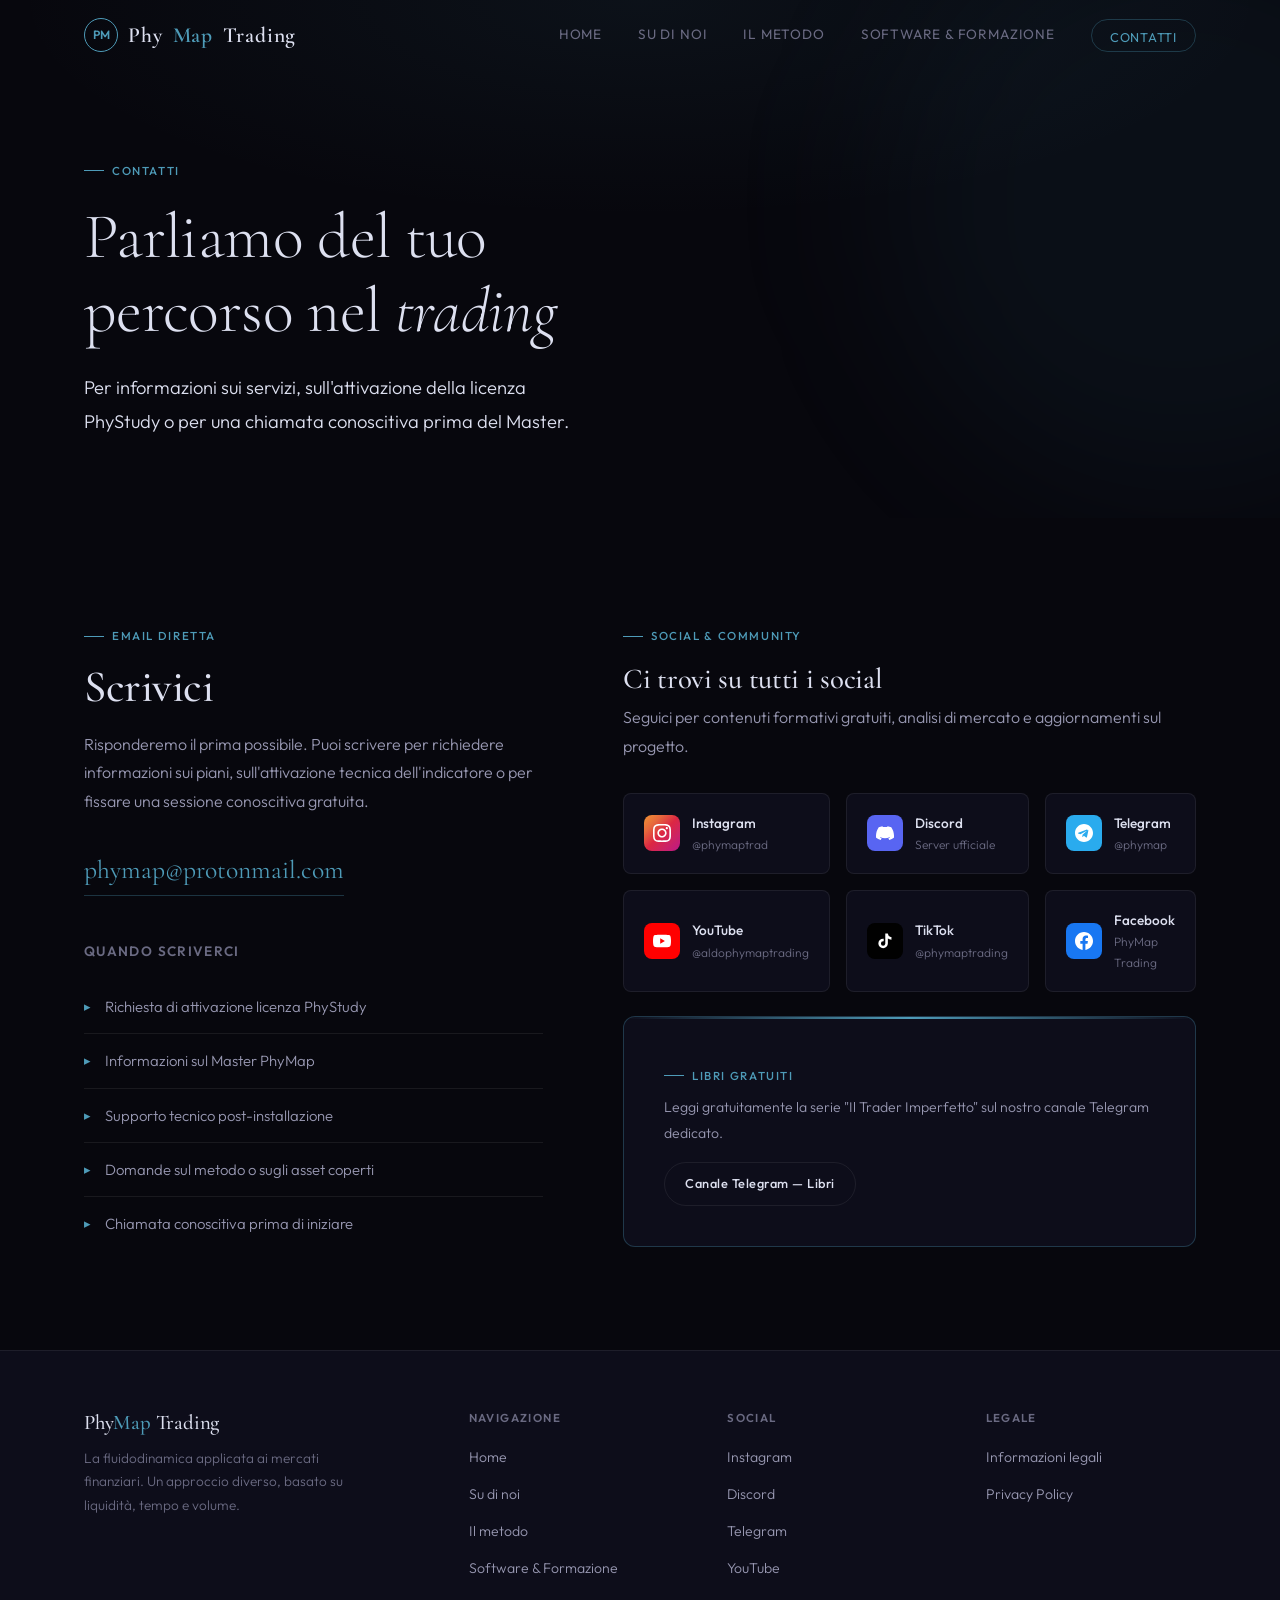
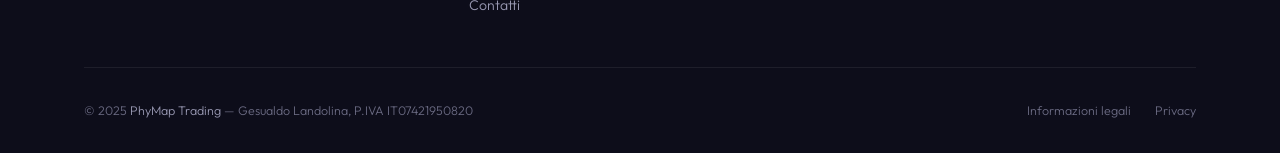
==== commit 5c5dd3cc: "Update contatti.html" ====
--- a/contatti.html
+++ b/contatti.html
@@ -4,12 +4,13 @@
   <meta charset="UTF-8" />
   <meta name="viewport" content="width=device-width, initial-scale=1.0" />
   <title>Contatti — PhyMap Trading</title>
-  <meta name="description" content="Contatta PhyMap Trading per informazioni sui servizi e sull'attivazione della licenza PhyStudy." />
-  <link rel="icon" href="favicon.ico" />
+  <meta name="description" content="Contatta PhyMap Trading per informazioni sui servizi, sull'attivazione della licenza PhyStudy o per una chiamata conoscitiva prima del Master." />
   <link rel="stylesheet" href="style.css" />
+  <link rel="icon" href="data:image/svg+xml,<svg xmlns='http://www.w3.org/2000/svg' viewBox='0 0 32 32'><circle cx='16' cy='16' r='15' fill='none' stroke='%234E9BB8' stroke-width='2'/><text x='16' y='22' text-anchor='middle' fill='%234E9BB8' font-size='14' font-family='serif'>P</text></svg>" />
 </head>
 <body>
 
+<!-- ═══ NAVIGATION ════════════════════════════════════════ -->
 <nav class="nav">
   <div class="nav__inner">
     <a href="index.html" class="nav__logo">
@@ -20,22 +21,7 @@
       <a href="index.html">Home</a>
       <a href="su-di-noi.html">Su di noi</a>
       <a href="il-metodo.html">Il metodo</a>
-      <div class="nav__dropdown">
-        <span class="nav__dropdown-toggle">
-          Software &amp; Formazione
-          <svg width="12" height="12" viewBox="0 0 24 24" fill="none" stroke="currentColor" stroke-width="2"><polyline points="6 9 12 15 18 9"/></svg>
-        </span>
-        <div class="nav__dropdown-menu">
-          <a href="software-e-formazione.html">
-            <div class="menu-icon">&#x27F3;</div>
-            Software &amp; Formazione
-          </a>
-          <a href="phystudy-indicatori.html">
-            <div class="menu-icon">&#x25C8;</div>
-            Gli indicatori
-          </a>
-        </div>
-      </div>
+      <a href="software-e-formazione.html">Software &amp; Formazione</a>
       <a href="contatti.html" class="active nav__cta">Contatti</a>
     </div>
     <button class="nav__toggle" aria-label="Menu">
@@ -44,6 +30,7 @@
   </div>
 </nav>
 
+<!-- ═══ PAGE HERO ═════════════════════════════════════════ -->
 <div class="page-hero">
   <div class="glow-bg glow-1"></div>
   <div class="container">
@@ -57,10 +44,12 @@
   </div>
 </div>
 
+<!-- ═══ CONTACT SECTION ═══════════════════════════════════ -->
 <section>
   <div class="container">
     <div class="grid-2" style="gap:80px; align-items:start;">
 
+      <!-- Email contact -->
       <div class="reveal">
         <div class="section-label">Email diretta</div>
         <h2 class="section-title" style="margin-bottom:16px;">Scrivici</h2>
@@ -68,11 +57,11 @@
           Risponderemo il prima possibile. Puoi scrivere per richiedere informazioni sui piani, sull'attivazione tecnica dell'indicatore o per fissare una sessione conoscitiva gratuita.
         </p>
         <a href="mailto:info@phymaptrading.com" class="contact-email">
-          info@phymaptrading.com
+          phymap@protonmail.com
         </a>
 
         <div style="margin-top:48px;">
-          <h4 style="color:var(--text-muted); margin-bottom:20px; font-size:0.85rem; letter-spacing:0.1em; text-transform:uppercase; font-family:'Outfit',sans-serif;">Quando scriverci</h4>
+          <h4 style="color:var(--text); margin-bottom:20px; font-size:0.85rem; letter-spacing:0.1em; text-transform:uppercase; color:var(--text-muted); font-family:'Outfit',sans-serif;">Quando scriverci</h4>
           <ul class="feature-list">
             <li>Richiesta di attivazione licenza PhyStudy</li>
             <li>Informazioni sul Master PhyMap</li>
@@ -83,6 +72,7 @@
         </div>
       </div>
 
+      <!-- Social links -->
       <div class="reveal reveal-delay-2">
         <div class="section-label">Social &amp; Community</div>
         <h3 style="margin-bottom:8px;">Ci trovi su tutti i social</h3>
@@ -154,6 +144,7 @@
 
         </div>
 
+        <!-- Telegram books -->
         <div class="highlight-box" style="margin-top:24px;">
           <div class="section-label" style="margin-bottom:10px;">Libri gratuiti</div>
           <p style="font-size:0.88rem; margin-bottom:16px;">
@@ -169,6 +160,7 @@
   </div>
 </section>
 
+<!-- ═══ FOOTER ════════════════════════════════════════════ -->
 <footer>
   <div class="container">
     <div class="footer__top">
@@ -204,7 +196,9 @@
       </div>
     </div>
     <div class="footer__bottom">
-      <div class="footer__copy">© 2025 <span>PhyMap Trading</span> — Gesualdo Landolina, P.IVA IT07421950820</div>
+      <div class="footer__copy">
+        © 2025 <span>PhyMap Trading</span> — Gesualdo Landolina, P.IVA IT07421950820
+      </div>
       <div class="footer__legal">
         <a href="informazioni-legali.html">Informazioni legali</a>
         <a href="dichiarazione-privacy.html">Privacy</a>
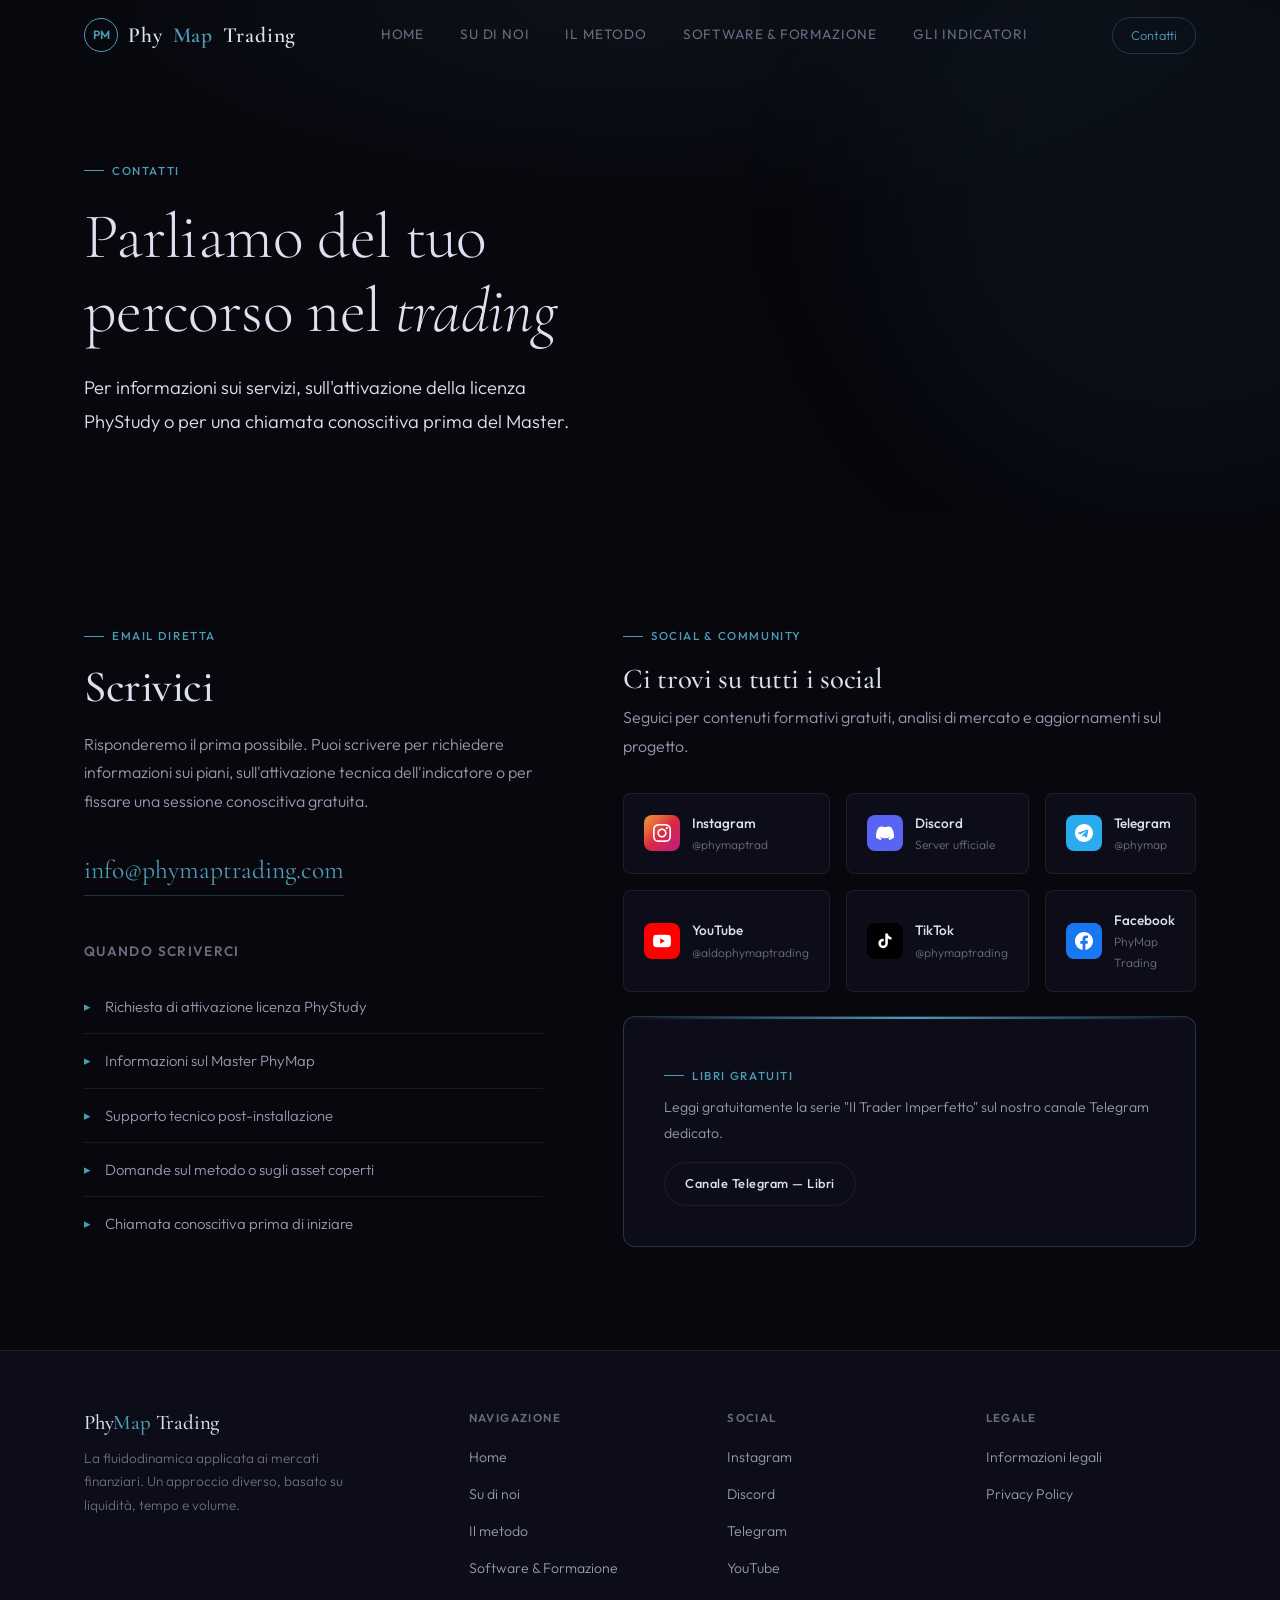
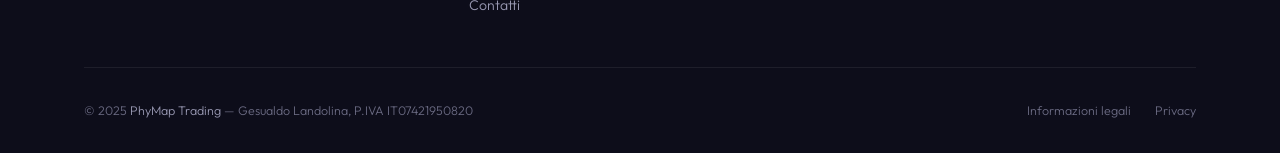
==== commit f8f33c35: "Update contatti.html" ====
--- a/contatti.html
+++ b/contatti.html
@@ -4,13 +4,12 @@
   <meta charset="UTF-8" />
   <meta name="viewport" content="width=device-width, initial-scale=1.0" />
   <title>Contatti — PhyMap Trading</title>
-  <meta name="description" content="Contatta PhyMap Trading per informazioni sui servizi, sull'attivazione della licenza PhyStudy o per una chiamata conoscitiva prima del Master." />
+  <meta name="description" content="Contatta PhyMap Trading per informazioni sui servizi e sull'attivazione della licenza PhyStudy." />
+  <link rel="icon" href="favicon.ico" />
   <link rel="stylesheet" href="style.css" />
-  <link rel="icon" href="data:image/svg+xml,<svg xmlns='http://www.w3.org/2000/svg' viewBox='0 0 32 32'><circle cx='16' cy='16' r='15' fill='none' stroke='%234E9BB8' stroke-width='2'/><text x='16' y='22' text-anchor='middle' fill='%234E9BB8' font-size='14' font-family='serif'>P</text></svg>" />
 </head>
 <body>
 
-<!-- ═══ NAVIGATION ════════════════════════════════════════ -->
 <nav class="nav">
   <div class="nav__inner">
     <a href="index.html" class="nav__logo">
@@ -22,6 +21,8 @@
       <a href="su-di-noi.html">Su di noi</a>
       <a href="il-metodo.html">Il metodo</a>
       <a href="software-e-formazione.html">Software &amp; Formazione</a>
+      <a href="phystudy-indicatori.html">Gli indicatori</a>
+      </div>
       <a href="contatti.html" class="active nav__cta">Contatti</a>
     </div>
     <button class="nav__toggle" aria-label="Menu">
@@ -30,7 +31,6 @@
   </div>
 </nav>
 
-<!-- ═══ PAGE HERO ═════════════════════════════════════════ -->
 <div class="page-hero">
   <div class="glow-bg glow-1"></div>
   <div class="container">
@@ -44,12 +44,10 @@
   </div>
 </div>
 
-<!-- ═══ CONTACT SECTION ═══════════════════════════════════ -->
 <section>
   <div class="container">
     <div class="grid-2" style="gap:80px; align-items:start;">
 
-      <!-- Email contact -->
       <div class="reveal">
         <div class="section-label">Email diretta</div>
         <h2 class="section-title" style="margin-bottom:16px;">Scrivici</h2>
@@ -57,11 +55,11 @@
           Risponderemo il prima possibile. Puoi scrivere per richiedere informazioni sui piani, sull'attivazione tecnica dell'indicatore o per fissare una sessione conoscitiva gratuita.
         </p>
         <a href="mailto:info@phymaptrading.com" class="contact-email">
-          phymap@protonmail.com
+          info@phymaptrading.com
         </a>
 
         <div style="margin-top:48px;">
-          <h4 style="color:var(--text); margin-bottom:20px; font-size:0.85rem; letter-spacing:0.1em; text-transform:uppercase; color:var(--text-muted); font-family:'Outfit',sans-serif;">Quando scriverci</h4>
+          <h4 style="color:var(--text-muted); margin-bottom:20px; font-size:0.85rem; letter-spacing:0.1em; text-transform:uppercase; font-family:'Outfit',sans-serif;">Quando scriverci</h4>
           <ul class="feature-list">
             <li>Richiesta di attivazione licenza PhyStudy</li>
             <li>Informazioni sul Master PhyMap</li>
@@ -72,7 +70,6 @@
         </div>
       </div>
 
-      <!-- Social links -->
       <div class="reveal reveal-delay-2">
         <div class="section-label">Social &amp; Community</div>
         <h3 style="margin-bottom:8px;">Ci trovi su tutti i social</h3>
@@ -144,7 +141,6 @@
 
         </div>
 
-        <!-- Telegram books -->
         <div class="highlight-box" style="margin-top:24px;">
           <div class="section-label" style="margin-bottom:10px;">Libri gratuiti</div>
           <p style="font-size:0.88rem; margin-bottom:16px;">
@@ -160,7 +156,6 @@
   </div>
 </section>
 
-<!-- ═══ FOOTER ════════════════════════════════════════════ -->
 <footer>
   <div class="container">
     <div class="footer__top">
@@ -196,9 +191,7 @@
       </div>
     </div>
     <div class="footer__bottom">
-      <div class="footer__copy">
-        © 2025 <span>PhyMap Trading</span> — Gesualdo Landolina, P.IVA IT07421950820
-      </div>
+      <div class="footer__copy">© 2025 <span>PhyMap Trading</span> — Gesualdo Landolina, P.IVA IT07421950820</div>
       <div class="footer__legal">
         <a href="informazioni-legali.html">Informazioni legali</a>
         <a href="dichiarazione-privacy.html">Privacy</a>
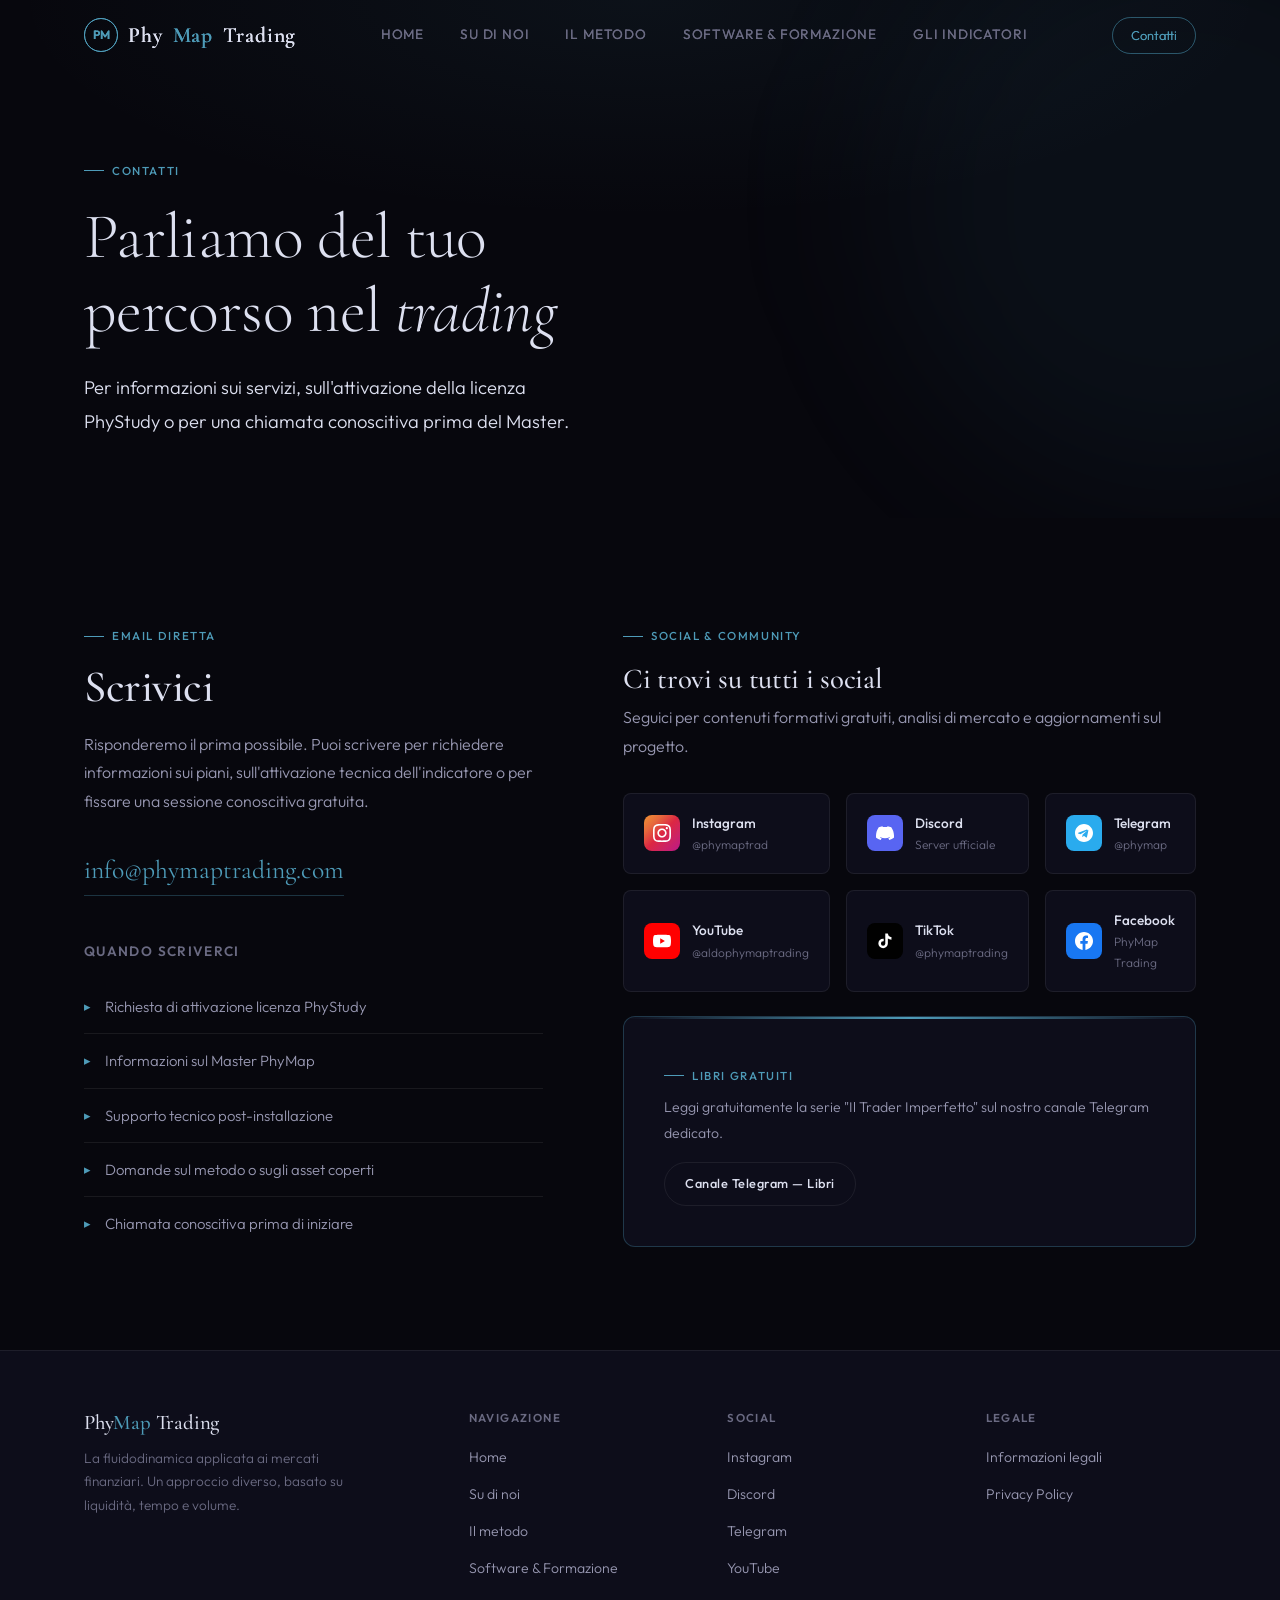
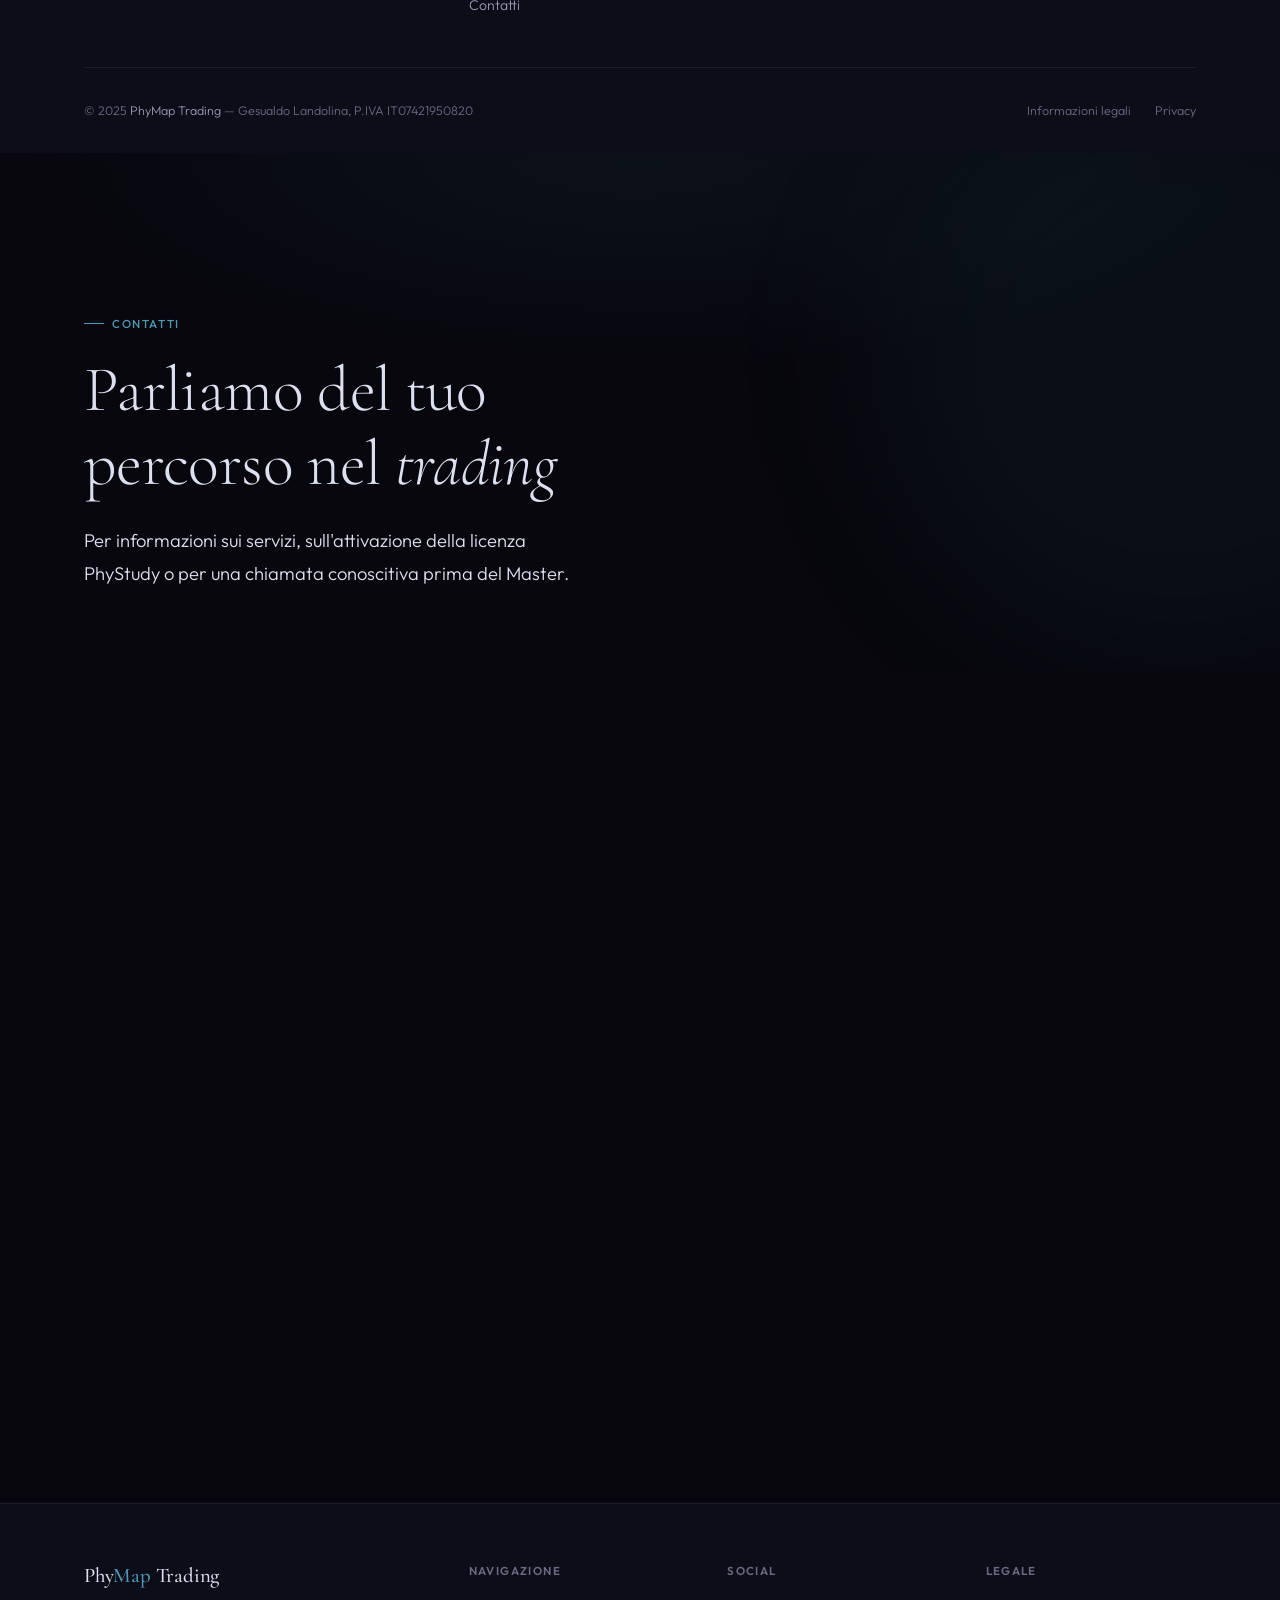
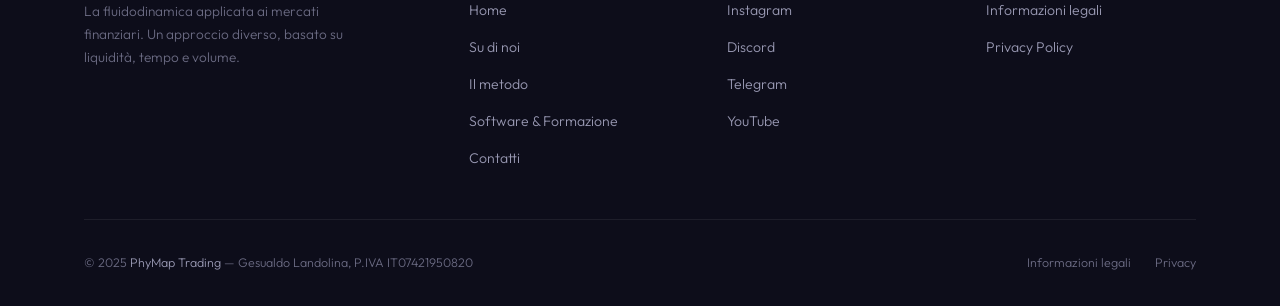
==== commit 91f95a34: "Update contatti.html" ====
--- a/contatti.html
+++ b/contatti.html
@@ -202,4 +202,208 @@
 
 <script src="main.js"></script>
 </body>
+</html><!DOCTYPE html>
+<html lang="it">
+<head>
+  <meta charset="UTF-8" />
+  <meta name="viewport" content="width=device-width, initial-scale=1.0" />
+  <title>Contatti — PhyMap Trading</title>
+  <meta name="description" content="Contatta PhyMap Trading per informazioni sui servizi e sull'attivazione della licenza PhyStudy." />
+  <link rel="icon" href="favicon.ico" />
+  <link rel="stylesheet" href="style.css" />
+</head>
+<body>
+
+<nav class="nav">
+  <div class="nav__inner">
+    <a href="index.html" class="nav__logo">
+      <div class="logo-mark">PM</div>
+      Phy<span>Map</span> Trading
+    </a>
+    <div class="nav__links">
+      <a href="index.html">Home</a>
+      <a href="su-di-noi.html">Su di noi</a>
+      <a href="il-metodo.html">Il metodo</a>
+      <a href="software-e-formazione.html">Software &amp; Formazione</a>
+      <a href="phystudy-indicatori.html">Gli indicatori</a>
+      </div>
+      <a href="contatti.html" class="active nav__cta">Contatti</a>
+    </div>
+    <button class="nav__toggle" aria-label="Menu">
+      <span></span><span></span><span></span>
+    </button>
+  </div>
+</nav>
+
+<div class="page-hero">
+  <div class="glow-bg glow-1"></div>
+  <div class="container">
+    <div class="page-hero__label">Contatti</div>
+    <h1 style="max-width:640px; margin-bottom:24px;">
+      Parliamo del tuo<br>percorso nel <em>trading</em>
+    </h1>
+    <p class="lead" style="max-width:520px;">
+      Per informazioni sui servizi, sull'attivazione della licenza PhyStudy o per una chiamata conoscitiva prima del Master.
+    </p>
+  </div>
+</div>
+
+<section>
+  <div class="container">
+    <div class="grid-2" style="gap:80px; align-items:start;">
+
+      <div class="reveal">
+        <div class="section-label">Email diretta</div>
+        <h2 class="section-title" style="margin-bottom:16px;">Scrivici</h2>
+        <p style="margin-bottom:32px;">
+          Risponderemo il prima possibile. Puoi scrivere per richiedere informazioni sui piani, sull'attivazione tecnica dell'indicatore o per fissare una sessione conoscitiva gratuita.
+        </p>
+        <a href="mailto:info@phymaptrading.com" class="contact-email">
+          info@phymaptrading.com
+        </a>
+
+        <div style="margin-top:48px;">
+          <h4 style="color:var(--text-muted); margin-bottom:20px; font-size:0.85rem; letter-spacing:0.1em; text-transform:uppercase; font-family:'Outfit',sans-serif;">Quando scriverci</h4>
+          <ul class="feature-list">
+            <li>Richiesta di attivazione licenza PhyStudy</li>
+            <li>Informazioni sul Master PhyMap</li>
+            <li>Supporto tecnico post-installazione</li>
+            <li>Domande sul metodo o sugli asset coperti</li>
+            <li>Chiamata conoscitiva prima di iniziare</li>
+          </ul>
+        </div>
+      </div>
+
+      <div class="reveal reveal-delay-2">
+        <div class="section-label">Social &amp; Community</div>
+        <h3 style="margin-bottom:8px;">Ci trovi su tutti i social</h3>
+        <p style="margin-bottom:32px;">
+          Seguici per contenuti formativi gratuiti, analisi di mercato e aggiornamenti sul progetto.
+        </p>
+
+        <div class="social-grid">
+
+          <a href="https://www.instagram.com/phymaptrad/" target="_blank" rel="noopener" class="social-link">
+            <div class="social-icon" style="background:linear-gradient(135deg,#f09433,#e6683c,#dc2743,#cc2366,#bc1888);">
+              <svg width="18" height="18" viewBox="0 0 24 24" fill="white"><path d="M12 2.163c3.204 0 3.584.012 4.85.07 3.252.148 4.771 1.691 4.919 4.919.058 1.265.069 1.645.069 4.849 0 3.205-.012 3.584-.069 4.849-.149 3.225-1.664 4.771-4.919 4.919-1.266.058-1.644.07-4.85.07-3.204 0-3.584-.012-4.849-.07-3.26-.149-4.771-1.699-4.919-4.92-.058-1.265-.07-1.644-.07-4.849 0-3.204.013-3.583.07-4.849.149-3.227 1.664-4.771 4.919-4.919 1.266-.057 1.645-.069 4.849-.069zm0-2.163c-3.259 0-3.667.014-4.947.072-4.358.2-6.78 2.618-6.98 6.98-.059 1.281-.073 1.689-.073 4.948 0 3.259.014 3.668.072 4.948.2 4.358 2.618 6.78 6.98 6.98 1.281.058 1.689.072 4.948.072 3.259 0 3.668-.014 4.948-.072 4.354-.2 6.782-2.618 6.979-6.98.059-1.28.073-1.689.073-4.948 0-3.259-.014-3.667-.072-4.947-.196-4.354-2.617-6.78-6.979-6.98-1.281-.059-1.69-.073-4.949-.073zm0 5.838c-3.403 0-6.162 2.759-6.162 6.162s2.759 6.163 6.162 6.163 6.162-2.759 6.162-6.163c0-3.403-2.759-6.162-6.162-6.162zm0 10.162c-2.209 0-4-1.79-4-4 0-2.209 1.791-4 4-4s4 1.791 4 4c0 2.21-1.791 4-4 4zm6.406-11.845c-.796 0-1.441.645-1.441 1.44s.645 1.44 1.441 1.44c.795 0 1.439-.645 1.439-1.44s-.644-1.44-1.439-1.44z"/></svg>
+            </div>
+            <div class="social-info">
+              <div class="social-name">Instagram</div>
+              <div class="social-handle">@phymaptrad</div>
+            </div>
+          </a>
+
+          <a href="https://discord.gg/KTteTnSdq5" target="_blank" rel="noopener" class="social-link">
+            <div class="social-icon" style="background:#5865F2;">
+              <svg width="18" height="18" viewBox="0 0 24 24" fill="white"><path d="M20.317 4.37a19.791 19.791 0 0 0-4.885-1.515.074.074 0 0 0-.079.037c-.21.375-.444.864-.608 1.25a18.27 18.27 0 0 0-5.487 0 12.64 12.64 0 0 0-.617-1.25.077.077 0 0 0-.079-.037A19.736 19.736 0 0 0 3.677 4.37a.07.07 0 0 0-.032.027C.533 9.046-.32 13.58.099 18.057.1 18.1.12 18.14.14 18.17a19.9 19.9 0 0 0 5.993 3.03.078.078 0 0 0 .084-.028 14.09 14.09 0 0 0 1.226-1.994.076.076 0 0 0-.041-.106 13.107 13.107 0 0 1-1.872-.892.077.077 0 0 1-.008-.128 10.2 10.2 0 0 0 .372-.292.074.074 0 0 1 .077-.01c3.928 1.793 8.18 1.793 12.062 0a.074.074 0 0 1 .078.01c.12.098.246.198.373.292a.077.077 0 0 1-.006.127 12.299 12.299 0 0 1-1.873.892.077.077 0 0 0-.041.107c.36.698.772 1.362 1.225 1.993a.076.076 0 0 0 .084.028 19.839 19.839 0 0 0 6.002-3.03.077.077 0 0 0 .032-.054c.5-5.177-.838-9.674-3.549-13.66a.061.061 0 0 0-.031-.03z"/></svg>
+            </div>
+            <div class="social-info">
+              <div class="social-name">Discord</div>
+              <div class="social-handle">Server ufficiale</div>
+            </div>
+          </a>
+
+          <a href="https://t.me/phymap" target="_blank" rel="noopener" class="social-link">
+            <div class="social-icon" style="background:#2AABEE;">
+              <svg width="18" height="18" viewBox="0 0 24 24" fill="white"><path d="M12 0C5.373 0 0 5.373 0 12s5.373 12 12 12 12-5.373 12-12S18.627 0 12 0zm5.894 8.221l-1.97 9.28c-.145.658-.537.818-1.084.508l-3-2.21-1.447 1.394c-.16.16-.295.295-.605.295l.213-3.053 5.56-5.023c.242-.213-.054-.333-.373-.12L7.16 13.67l-2.92-.913c-.635-.197-.648-.635.136-.938l11.397-4.396c.528-.19.993.13.82.938l-.699-.14z"/></svg>
+            </div>
+            <div class="social-info">
+              <div class="social-name">Telegram</div>
+              <div class="social-handle">@phymap</div>
+            </div>
+          </a>
+
+          <a href="https://www.youtube.com/@aldophymaptrading/videos" target="_blank" rel="noopener" class="social-link">
+            <div class="social-icon" style="background:#FF0000;">
+              <svg width="18" height="18" viewBox="0 0 24 24" fill="white"><path d="M23.495 6.205a3.007 3.007 0 0 0-2.088-2.088c-1.87-.501-9.396-.501-9.396-.501s-7.507-.01-9.396.501A3.007 3.007 0 0 0 .527 6.205a31.247 31.247 0 0 0-.522 5.805 31.247 31.247 0 0 0 .522 5.783 3.007 3.007 0 0 0 2.088 2.088c1.868.502 9.396.502 9.396.502s7.506 0 9.396-.502a3.007 3.007 0 0 0 2.088-2.088 31.247 31.247 0 0 0 .5-5.783 31.247 31.247 0 0 0-.5-5.805zM9.609 15.601V8.408l6.264 3.602z"/></svg>
+            </div>
+            <div class="social-info">
+              <div class="social-name">YouTube</div>
+              <div class="social-handle">@aldophymaptrading</div>
+            </div>
+          </a>
+
+          <a href="https://www.tiktok.com/@phymaptrading" target="_blank" rel="noopener" class="social-link">
+            <div class="social-icon" style="background:#010101;">
+              <svg width="18" height="18" viewBox="0 0 24 24" fill="white"><path d="M19.59 6.69a4.83 4.83 0 0 1-3.77-4.25V2h-3.45v13.67a2.89 2.89 0 0 1-2.88 2.5 2.89 2.89 0 0 1-2.89-2.89 2.89 2.89 0 0 1 2.89-2.89c.28 0 .54.04.79.1V9.01a6.27 6.27 0 0 0-.79-.05 6.34 6.34 0 0 0-6.34 6.34 6.34 6.34 0 0 0 6.34 6.34 6.34 6.34 0 0 0 6.33-6.34V8.69a8.18 8.18 0 0 0 4.78 1.52V6.76a4.85 4.85 0 0 1-1.01-.07z"/></svg>
+            </div>
+            <div class="social-info">
+              <div class="social-name">TikTok</div>
+              <div class="social-handle">@phymaptrading</div>
+            </div>
+          </a>
+
+          <a href="https://www.facebook.com/profile.php?id=61572757922268" target="_blank" rel="noopener" class="social-link">
+            <div class="social-icon" style="background:#1877F2;">
+              <svg width="18" height="18" viewBox="0 0 24 24" fill="white"><path d="M24 12.073c0-6.627-5.373-12-12-12s-12 5.373-12 12c0 5.99 4.388 10.954 10.125 11.854v-8.385H7.078v-3.47h3.047V9.43c0-3.007 1.792-4.669 4.533-4.669 1.312 0 2.686.235 2.686.235v2.953H15.83c-1.491 0-1.956.925-1.956 1.874v2.25h3.328l-.532 3.47h-2.796v8.385C19.612 23.027 24 18.062 24 12.073z"/></svg>
+            </div>
+            <div class="social-info">
+              <div class="social-name">Facebook</div>
+              <div class="social-handle">PhyMap Trading</div>
+            </div>
+          </a>
+
+        </div>
+
+        <div class="highlight-box" style="margin-top:24px;">
+          <div class="section-label" style="margin-bottom:10px;">Libri gratuiti</div>
+          <p style="font-size:0.88rem; margin-bottom:16px;">
+            Leggi gratuitamente la serie "Il Trader Imperfetto" sul nostro canale Telegram dedicato.
+          </p>
+          <a href="https://t.me/iltraderimperfetto" target="_blank" rel="noopener" class="btn btn--outline" style="font-size:0.8rem; padding:10px 20px;">
+            Canale Telegram — Libri
+          </a>
+        </div>
+      </div>
+
+    </div>
+  </div>
+</section>
+
+<footer>
+  <div class="container">
+    <div class="footer__top">
+      <div class="footer__brand">
+        <h3>Phy<span>Map</span> Trading</h3>
+        <p>La fluidodinamica applicata ai mercati finanziari. Un approccio diverso, basato su liquidità, tempo e volume.</p>
+      </div>
+      <div class="footer__col">
+        <h4>Navigazione</h4>
+        <ul>
+          <li><a href="index.html">Home</a></li>
+          <li><a href="su-di-noi.html">Su di noi</a></li>
+          <li><a href="il-metodo.html">Il metodo</a></li>
+          <li><a href="software-e-formazione.html">Software &amp; Formazione</a></li>
+          <li><a href="contatti.html">Contatti</a></li>
+        </ul>
+      </div>
+      <div class="footer__col">
+        <h4>Social</h4>
+        <ul>
+          <li><a href="https://www.instagram.com/phymaptrad/" target="_blank" rel="noopener">Instagram</a></li>
+          <li><a href="https://discord.gg/KTteTnSdq5" target="_blank" rel="noopener">Discord</a></li>
+          <li><a href="https://t.me/phymap" target="_blank" rel="noopener">Telegram</a></li>
+          <li><a href="https://www.youtube.com/@aldophymaptrading/videos" target="_blank" rel="noopener">YouTube</a></li>
+        </ul>
+      </div>
+      <div class="footer__col">
+        <h4>Legale</h4>
+        <ul>
+          <li><a href="informazioni-legali.html">Informazioni legali</a></li>
+          <li><a href="dichiarazione-privacy.html">Privacy Policy</a></li>
+        </ul>
+      </div>
+    </div>
+    <div class="footer__bottom">
+      <div class="footer__copy">© 2025 <span>PhyMap Trading</span> — Gesualdo Landolina, P.IVA IT07421950820</div>
+      <div class="footer__legal">
+        <a href="informazioni-legali.html">Informazioni legali</a>
+        <a href="dichiarazione-privacy.html">Privacy</a>
+      </div>
+    </div>
+  </div>
+</footer>
+
+<script src="main.js"></script>
+</body>
 </html>
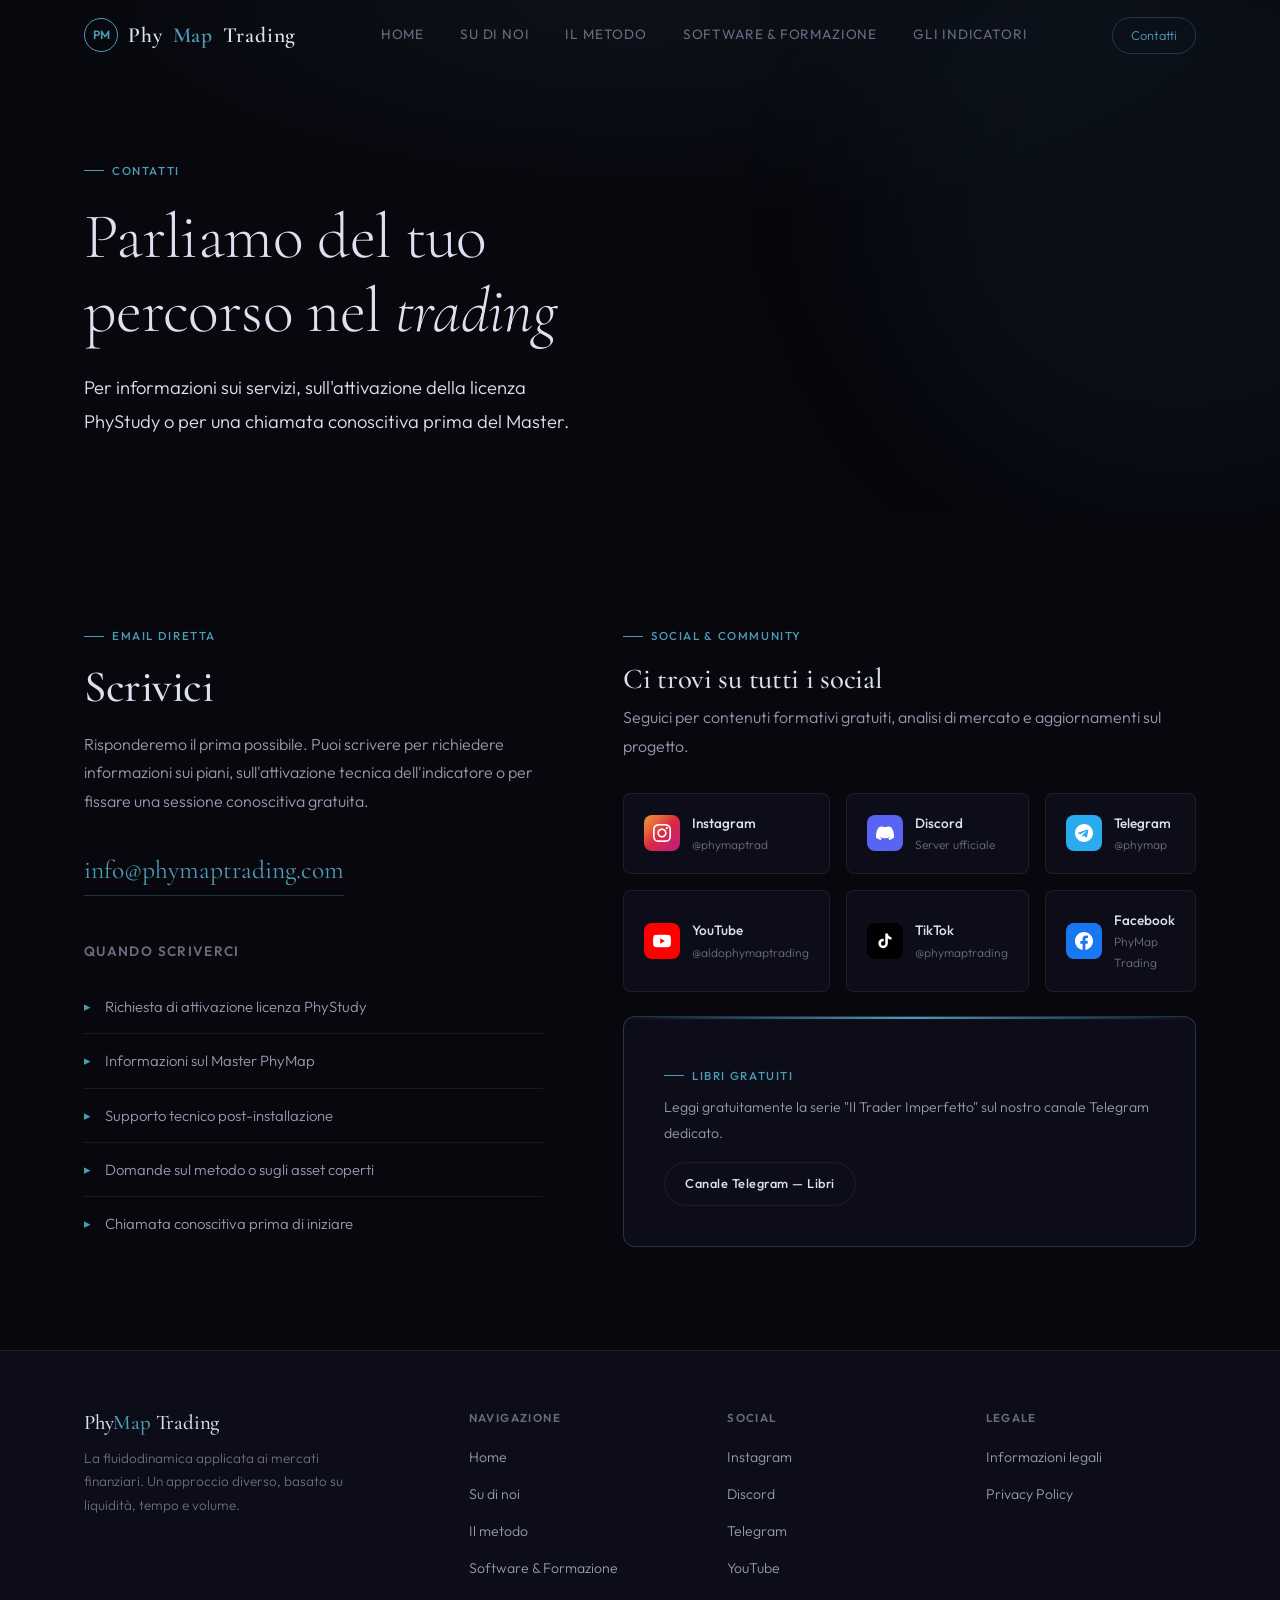
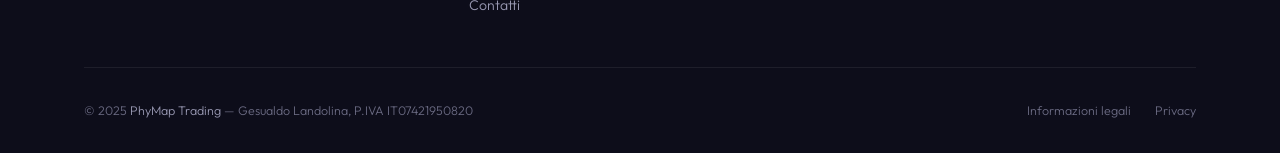
==== commit 3df9ee50: "Update contatti.html" ====
--- a/contatti.html
+++ b/contatti.html
@@ -202,208 +202,4 @@
 
 <script src="main.js"></script>
 </body>
-</html><!DOCTYPE html>
-<html lang="it">
-<head>
-  <meta charset="UTF-8" />
-  <meta name="viewport" content="width=device-width, initial-scale=1.0" />
-  <title>Contatti — PhyMap Trading</title>
-  <meta name="description" content="Contatta PhyMap Trading per informazioni sui servizi e sull'attivazione della licenza PhyStudy." />
-  <link rel="icon" href="favicon.ico" />
-  <link rel="stylesheet" href="style.css" />
-</head>
-<body>
-
-<nav class="nav">
-  <div class="nav__inner">
-    <a href="index.html" class="nav__logo">
-      <div class="logo-mark">PM</div>
-      Phy<span>Map</span> Trading
-    </a>
-    <div class="nav__links">
-      <a href="index.html">Home</a>
-      <a href="su-di-noi.html">Su di noi</a>
-      <a href="il-metodo.html">Il metodo</a>
-      <a href="software-e-formazione.html">Software &amp; Formazione</a>
-      <a href="phystudy-indicatori.html">Gli indicatori</a>
-      </div>
-      <a href="contatti.html" class="active nav__cta">Contatti</a>
-    </div>
-    <button class="nav__toggle" aria-label="Menu">
-      <span></span><span></span><span></span>
-    </button>
-  </div>
-</nav>
-
-<div class="page-hero">
-  <div class="glow-bg glow-1"></div>
-  <div class="container">
-    <div class="page-hero__label">Contatti</div>
-    <h1 style="max-width:640px; margin-bottom:24px;">
-      Parliamo del tuo<br>percorso nel <em>trading</em>
-    </h1>
-    <p class="lead" style="max-width:520px;">
-      Per informazioni sui servizi, sull'attivazione della licenza PhyStudy o per una chiamata conoscitiva prima del Master.
-    </p>
-  </div>
-</div>
-
-<section>
-  <div class="container">
-    <div class="grid-2" style="gap:80px; align-items:start;">
-
-      <div class="reveal">
-        <div class="section-label">Email diretta</div>
-        <h2 class="section-title" style="margin-bottom:16px;">Scrivici</h2>
-        <p style="margin-bottom:32px;">
-          Risponderemo il prima possibile. Puoi scrivere per richiedere informazioni sui piani, sull'attivazione tecnica dell'indicatore o per fissare una sessione conoscitiva gratuita.
-        </p>
-        <a href="mailto:info@phymaptrading.com" class="contact-email">
-          info@phymaptrading.com
-        </a>
-
-        <div style="margin-top:48px;">
-          <h4 style="color:var(--text-muted); margin-bottom:20px; font-size:0.85rem; letter-spacing:0.1em; text-transform:uppercase; font-family:'Outfit',sans-serif;">Quando scriverci</h4>
-          <ul class="feature-list">
-            <li>Richiesta di attivazione licenza PhyStudy</li>
-            <li>Informazioni sul Master PhyMap</li>
-            <li>Supporto tecnico post-installazione</li>
-            <li>Domande sul metodo o sugli asset coperti</li>
-            <li>Chiamata conoscitiva prima di iniziare</li>
-          </ul>
-        </div>
-      </div>
-
-      <div class="reveal reveal-delay-2">
-        <div class="section-label">Social &amp; Community</div>
-        <h3 style="margin-bottom:8px;">Ci trovi su tutti i social</h3>
-        <p style="margin-bottom:32px;">
-          Seguici per contenuti formativi gratuiti, analisi di mercato e aggiornamenti sul progetto.
-        </p>
-
-        <div class="social-grid">
-
-          <a href="https://www.instagram.com/phymaptrad/" target="_blank" rel="noopener" class="social-link">
-            <div class="social-icon" style="background:linear-gradient(135deg,#f09433,#e6683c,#dc2743,#cc2366,#bc1888);">
-              <svg width="18" height="18" viewBox="0 0 24 24" fill="white"><path d="M12 2.163c3.204 0 3.584.012 4.85.07 3.252.148 4.771 1.691 4.919 4.919.058 1.265.069 1.645.069 4.849 0 3.205-.012 3.584-.069 4.849-.149 3.225-1.664 4.771-4.919 4.919-1.266.058-1.644.07-4.85.07-3.204 0-3.584-.012-4.849-.07-3.26-.149-4.771-1.699-4.919-4.92-.058-1.265-.07-1.644-.07-4.849 0-3.204.013-3.583.07-4.849.149-3.227 1.664-4.771 4.919-4.919 1.266-.057 1.645-.069 4.849-.069zm0-2.163c-3.259 0-3.667.014-4.947.072-4.358.2-6.78 2.618-6.98 6.98-.059 1.281-.073 1.689-.073 4.948 0 3.259.014 3.668.072 4.948.2 4.358 2.618 6.78 6.98 6.98 1.281.058 1.689.072 4.948.072 3.259 0 3.668-.014 4.948-.072 4.354-.2 6.782-2.618 6.979-6.98.059-1.28.073-1.689.073-4.948 0-3.259-.014-3.667-.072-4.947-.196-4.354-2.617-6.78-6.979-6.98-1.281-.059-1.69-.073-4.949-.073zm0 5.838c-3.403 0-6.162 2.759-6.162 6.162s2.759 6.163 6.162 6.163 6.162-2.759 6.162-6.163c0-3.403-2.759-6.162-6.162-6.162zm0 10.162c-2.209 0-4-1.79-4-4 0-2.209 1.791-4 4-4s4 1.791 4 4c0 2.21-1.791 4-4 4zm6.406-11.845c-.796 0-1.441.645-1.441 1.44s.645 1.44 1.441 1.44c.795 0 1.439-.645 1.439-1.44s-.644-1.44-1.439-1.44z"/></svg>
-            </div>
-            <div class="social-info">
-              <div class="social-name">Instagram</div>
-              <div class="social-handle">@phymaptrad</div>
-            </div>
-          </a>
-
-          <a href="https://discord.gg/KTteTnSdq5" target="_blank" rel="noopener" class="social-link">
-            <div class="social-icon" style="background:#5865F2;">
-              <svg width="18" height="18" viewBox="0 0 24 24" fill="white"><path d="M20.317 4.37a19.791 19.791 0 0 0-4.885-1.515.074.074 0 0 0-.079.037c-.21.375-.444.864-.608 1.25a18.27 18.27 0 0 0-5.487 0 12.64 12.64 0 0 0-.617-1.25.077.077 0 0 0-.079-.037A19.736 19.736 0 0 0 3.677 4.37a.07.07 0 0 0-.032.027C.533 9.046-.32 13.58.099 18.057.1 18.1.12 18.14.14 18.17a19.9 19.9 0 0 0 5.993 3.03.078.078 0 0 0 .084-.028 14.09 14.09 0 0 0 1.226-1.994.076.076 0 0 0-.041-.106 13.107 13.107 0 0 1-1.872-.892.077.077 0 0 1-.008-.128 10.2 10.2 0 0 0 .372-.292.074.074 0 0 1 .077-.01c3.928 1.793 8.18 1.793 12.062 0a.074.074 0 0 1 .078.01c.12.098.246.198.373.292a.077.077 0 0 1-.006.127 12.299 12.299 0 0 1-1.873.892.077.077 0 0 0-.041.107c.36.698.772 1.362 1.225 1.993a.076.076 0 0 0 .084.028 19.839 19.839 0 0 0 6.002-3.03.077.077 0 0 0 .032-.054c.5-5.177-.838-9.674-3.549-13.66a.061.061 0 0 0-.031-.03z"/></svg>
-            </div>
-            <div class="social-info">
-              <div class="social-name">Discord</div>
-              <div class="social-handle">Server ufficiale</div>
-            </div>
-          </a>
-
-          <a href="https://t.me/phymap" target="_blank" rel="noopener" class="social-link">
-            <div class="social-icon" style="background:#2AABEE;">
-              <svg width="18" height="18" viewBox="0 0 24 24" fill="white"><path d="M12 0C5.373 0 0 5.373 0 12s5.373 12 12 12 12-5.373 12-12S18.627 0 12 0zm5.894 8.221l-1.97 9.28c-.145.658-.537.818-1.084.508l-3-2.21-1.447 1.394c-.16.16-.295.295-.605.295l.213-3.053 5.56-5.023c.242-.213-.054-.333-.373-.12L7.16 13.67l-2.92-.913c-.635-.197-.648-.635.136-.938l11.397-4.396c.528-.19.993.13.82.938l-.699-.14z"/></svg>
-            </div>
-            <div class="social-info">
-              <div class="social-name">Telegram</div>
-              <div class="social-handle">@phymap</div>
-            </div>
-          </a>
-
-          <a href="https://www.youtube.com/@aldophymaptrading/videos" target="_blank" rel="noopener" class="social-link">
-            <div class="social-icon" style="background:#FF0000;">
-              <svg width="18" height="18" viewBox="0 0 24 24" fill="white"><path d="M23.495 6.205a3.007 3.007 0 0 0-2.088-2.088c-1.87-.501-9.396-.501-9.396-.501s-7.507-.01-9.396.501A3.007 3.007 0 0 0 .527 6.205a31.247 31.247 0 0 0-.522 5.805 31.247 31.247 0 0 0 .522 5.783 3.007 3.007 0 0 0 2.088 2.088c1.868.502 9.396.502 9.396.502s7.506 0 9.396-.502a3.007 3.007 0 0 0 2.088-2.088 31.247 31.247 0 0 0 .5-5.783 31.247 31.247 0 0 0-.5-5.805zM9.609 15.601V8.408l6.264 3.602z"/></svg>
-            </div>
-            <div class="social-info">
-              <div class="social-name">YouTube</div>
-              <div class="social-handle">@aldophymaptrading</div>
-            </div>
-          </a>
-
-          <a href="https://www.tiktok.com/@phymaptrading" target="_blank" rel="noopener" class="social-link">
-            <div class="social-icon" style="background:#010101;">
-              <svg width="18" height="18" viewBox="0 0 24 24" fill="white"><path d="M19.59 6.69a4.83 4.83 0 0 1-3.77-4.25V2h-3.45v13.67a2.89 2.89 0 0 1-2.88 2.5 2.89 2.89 0 0 1-2.89-2.89 2.89 2.89 0 0 1 2.89-2.89c.28 0 .54.04.79.1V9.01a6.27 6.27 0 0 0-.79-.05 6.34 6.34 0 0 0-6.34 6.34 6.34 6.34 0 0 0 6.34 6.34 6.34 6.34 0 0 0 6.33-6.34V8.69a8.18 8.18 0 0 0 4.78 1.52V6.76a4.85 4.85 0 0 1-1.01-.07z"/></svg>
-            </div>
-            <div class="social-info">
-              <div class="social-name">TikTok</div>
-              <div class="social-handle">@phymaptrading</div>
-            </div>
-          </a>
-
-          <a href="https://www.facebook.com/profile.php?id=61572757922268" target="_blank" rel="noopener" class="social-link">
-            <div class="social-icon" style="background:#1877F2;">
-              <svg width="18" height="18" viewBox="0 0 24 24" fill="white"><path d="M24 12.073c0-6.627-5.373-12-12-12s-12 5.373-12 12c0 5.99 4.388 10.954 10.125 11.854v-8.385H7.078v-3.47h3.047V9.43c0-3.007 1.792-4.669 4.533-4.669 1.312 0 2.686.235 2.686.235v2.953H15.83c-1.491 0-1.956.925-1.956 1.874v2.25h3.328l-.532 3.47h-2.796v8.385C19.612 23.027 24 18.062 24 12.073z"/></svg>
-            </div>
-            <div class="social-info">
-              <div class="social-name">Facebook</div>
-              <div class="social-handle">PhyMap Trading</div>
-            </div>
-          </a>
-
-        </div>
-
-        <div class="highlight-box" style="margin-top:24px;">
-          <div class="section-label" style="margin-bottom:10px;">Libri gratuiti</div>
-          <p style="font-size:0.88rem; margin-bottom:16px;">
-            Leggi gratuitamente la serie "Il Trader Imperfetto" sul nostro canale Telegram dedicato.
-          </p>
-          <a href="https://t.me/iltraderimperfetto" target="_blank" rel="noopener" class="btn btn--outline" style="font-size:0.8rem; padding:10px 20px;">
-            Canale Telegram — Libri
-          </a>
-        </div>
-      </div>
-
-    </div>
-  </div>
-</section>
-
-<footer>
-  <div class="container">
-    <div class="footer__top">
-      <div class="footer__brand">
-        <h3>Phy<span>Map</span> Trading</h3>
-        <p>La fluidodinamica applicata ai mercati finanziari. Un approccio diverso, basato su liquidità, tempo e volume.</p>
-      </div>
-      <div class="footer__col">
-        <h4>Navigazione</h4>
-        <ul>
-          <li><a href="index.html">Home</a></li>
-          <li><a href="su-di-noi.html">Su di noi</a></li>
-          <li><a href="il-metodo.html">Il metodo</a></li>
-          <li><a href="software-e-formazione.html">Software &amp; Formazione</a></li>
-          <li><a href="contatti.html">Contatti</a></li>
-        </ul>
-      </div>
-      <div class="footer__col">
-        <h4>Social</h4>
-        <ul>
-          <li><a href="https://www.instagram.com/phymaptrad/" target="_blank" rel="noopener">Instagram</a></li>
-          <li><a href="https://discord.gg/KTteTnSdq5" target="_blank" rel="noopener">Discord</a></li>
-          <li><a href="https://t.me/phymap" target="_blank" rel="noopener">Telegram</a></li>
-          <li><a href="https://www.youtube.com/@aldophymaptrading/videos" target="_blank" rel="noopener">YouTube</a></li>
-        </ul>
-      </div>
-      <div class="footer__col">
-        <h4>Legale</h4>
-        <ul>
-          <li><a href="informazioni-legali.html">Informazioni legali</a></li>
-          <li><a href="dichiarazione-privacy.html">Privacy Policy</a></li>
-        </ul>
-      </div>
-    </div>
-    <div class="footer__bottom">
-      <div class="footer__copy">© 2025 <span>PhyMap Trading</span> — Gesualdo Landolina, P.IVA IT07421950820</div>
-      <div class="footer__legal">
-        <a href="informazioni-legali.html">Informazioni legali</a>
-        <a href="dichiarazione-privacy.html">Privacy</a>
-      </div>
-    </div>
-  </div>
-</footer>
-
-<script src="main.js"></script>
-</body>
 </html>
--- a/style.css
+++ b/style.css
@@ -874,111 +874,3 @@
   h1 { font-size: 2.2rem; }
   .pricing-card { padding: 32px 24px; }
 }
-
-/* ─── Dropdown nav ───────────────────────────────────────── */
-.nav__dropdown {
-  position: relative;
-}
-.nav__dropdown-toggle {
-  display: flex;
-  align-items: center;
-  gap: 5px;
-  font-size: 0.85rem;
-  font-weight: 400;
-  letter-spacing: 0.06em;
-  text-transform: uppercase;
-  color: var(--text-muted);
-  cursor: pointer;
-  transition: color var(--transition);
-  padding-bottom: 2px;
-  position: relative;
-}
-.nav__dropdown-toggle::after {
-  content: '';
-  position: absolute;
-  bottom: -2px; left: 0;
-  width: 0; height: 1px;
-  background: var(--accent);
-  transition: width var(--transition);
-}
-.nav__dropdown:hover .nav__dropdown-toggle,
-.nav__dropdown-toggle.active {
-  color: var(--text);
-}
-.nav__dropdown:hover .nav__dropdown-toggle::after,
-.nav__dropdown-toggle.active::after {
-  width: 100%;
-}
-.nav__dropdown-toggle svg {
-  transition: transform var(--transition);
-  flex-shrink: 0;
-}
-.nav__dropdown:hover .nav__dropdown-toggle svg {
-  transform: rotate(180deg);
-}
-.nav__dropdown-menu {
-  position: absolute;
-  top: calc(100% + 16px);
-  left: 50%;
-  transform: translateX(-50%);
-  background: rgba(10,10,20,0.97);
-  backdrop-filter: blur(20px);
-  border: 1px solid var(--border);
-  border-radius: var(--radius-sm);
-  padding: 8px;
-  min-width: 210px;
-  opacity: 0;
-  pointer-events: none;
-  transition: opacity var(--transition), transform var(--transition);
-  transform: translateX(-50%) translateY(-6px);
-  z-index: 200;
-}
-.nav__dropdown:hover .nav__dropdown-menu {
-  opacity: 1;
-  pointer-events: all;
-  transform: translateX(-50%) translateY(0);
-}
-.nav__dropdown-menu a {
-  display: flex;
-  align-items: center;
-  gap: 10px;
-  padding: 10px 14px;
-  font-size: 0.82rem;
-  color: var(--text-dim);
-  border-radius: 6px;
-  transition: background var(--transition), color var(--transition);
-  text-transform: none;
-  letter-spacing: 0;
-  font-weight: 400;
-}
-.nav__dropdown-menu a:hover {
-  background: var(--surface2);
-  color: var(--accent);
-}
-.nav__dropdown-menu a::after { display: none !important; }
-.nav__dropdown-menu .menu-icon {
-  width: 28px; height: 28px;
-  background: var(--surface2);
-  border: 1px solid var(--border);
-  border-radius: 6px;
-  display: flex; align-items: center; justify-content: center;
-  font-size: 0.75rem;
-  color: var(--accent);
-  flex-shrink: 0;
-}
-
-/* Mobile dropdown */
-@media (max-width: 768px) {
-  .nav__dropdown-menu {
-    position: static;
-    transform: none;
-    opacity: 1;
-    pointer-events: all;
-    background: var(--surface2);
-    margin-top: 8px;
-    border-radius: var(--radius-sm);
-  }
-  .nav__dropdown:hover .nav__dropdown-menu {
-    transform: none;
-  }
-}
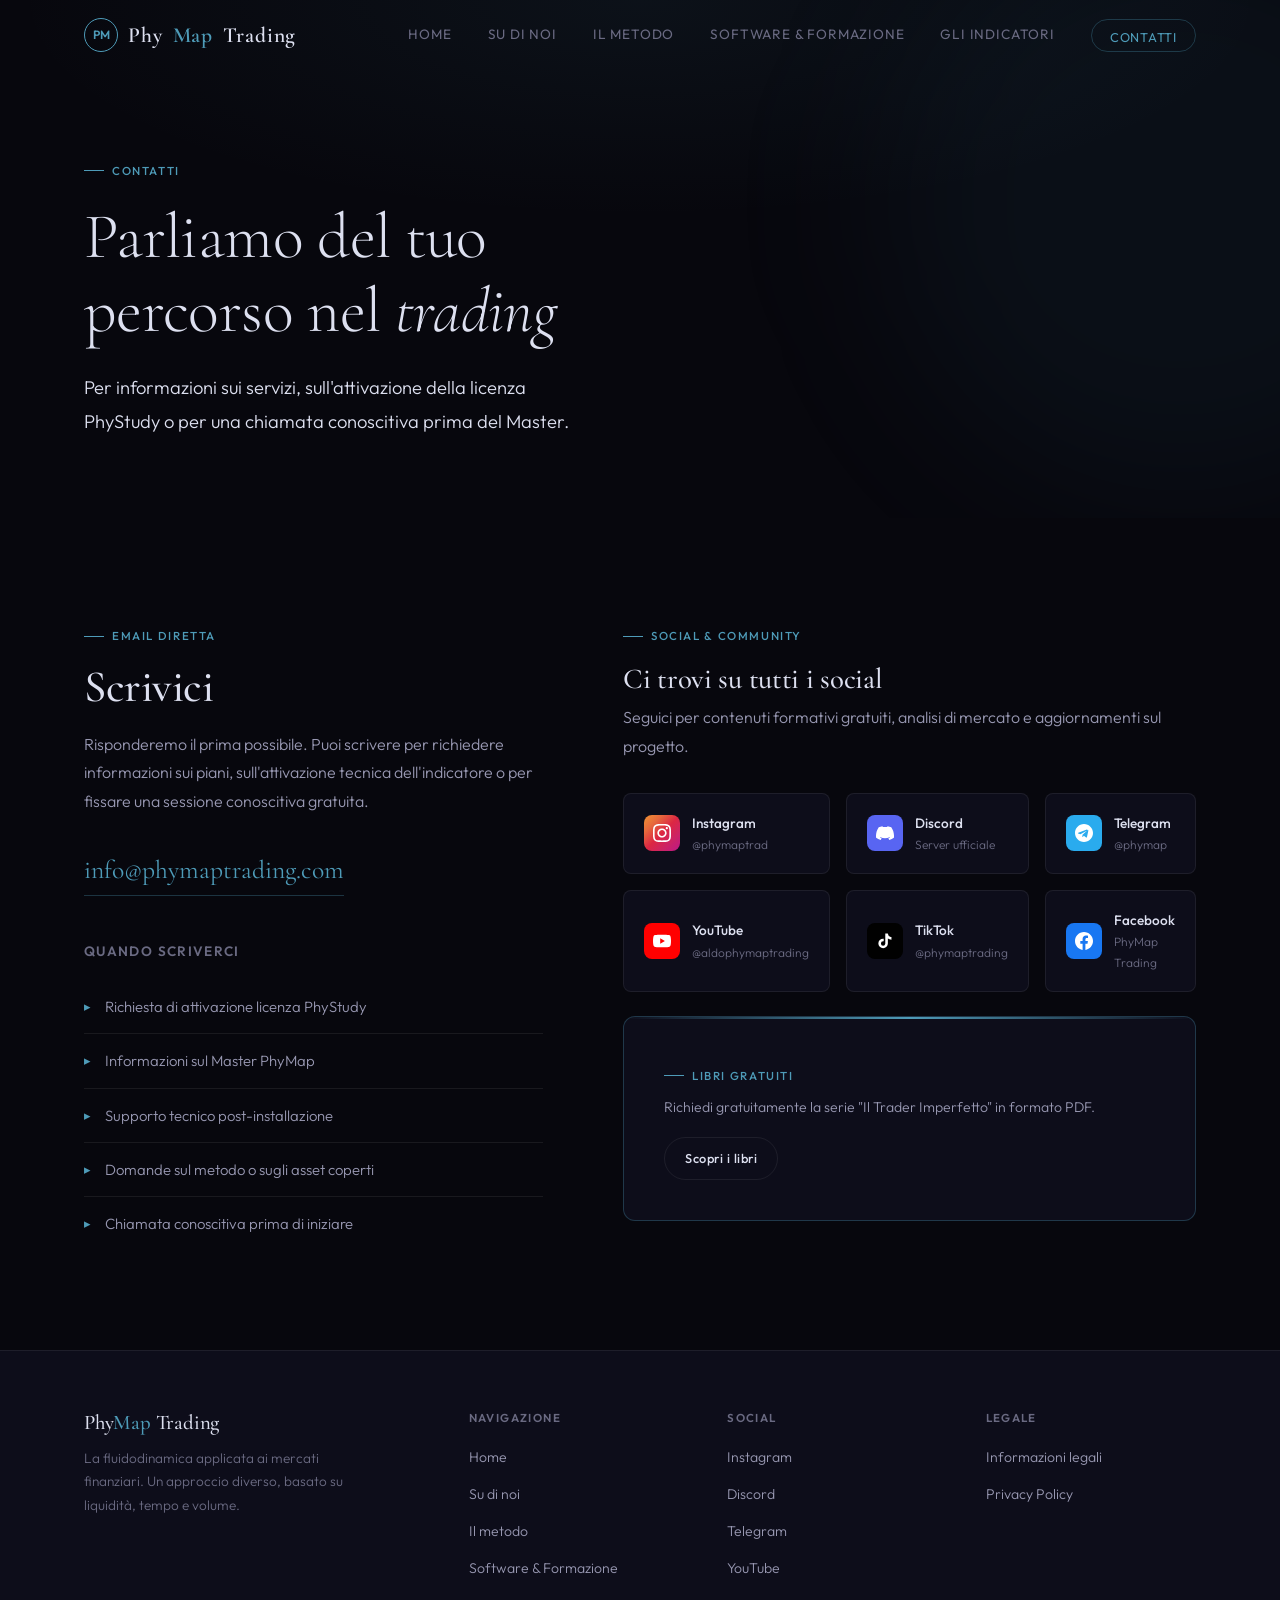
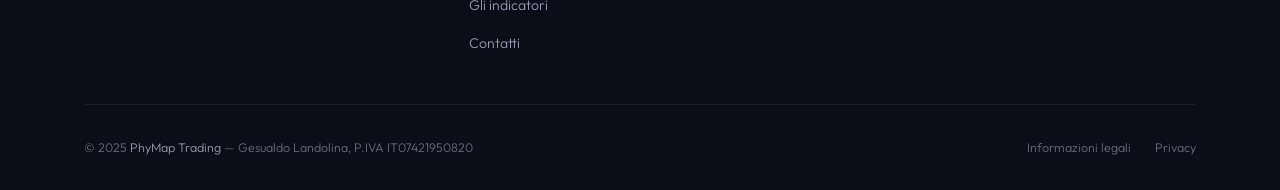
==== commit ac00851b: "Update contatti.html" ====
--- a/contatti.html
+++ b/contatti.html
@@ -22,7 +22,6 @@
       <a href="il-metodo.html">Il metodo</a>
       <a href="software-e-formazione.html">Software &amp; Formazione</a>
       <a href="phystudy-indicatori.html">Gli indicatori</a>
-      </div>
       <a href="contatti.html" class="active nav__cta">Contatti</a>
     </div>
     <button class="nav__toggle" aria-label="Menu">
@@ -144,10 +143,10 @@
         <div class="highlight-box" style="margin-top:24px;">
           <div class="section-label" style="margin-bottom:10px;">Libri gratuiti</div>
           <p style="font-size:0.88rem; margin-bottom:16px;">
-            Leggi gratuitamente la serie "Il Trader Imperfetto" sul nostro canale Telegram dedicato.
+            Richiedi gratuitamente la serie "Il Trader Imperfetto" in formato PDF.
           </p>
-          <a href="https://t.me/iltraderimperfetto" target="_blank" rel="noopener" class="btn btn--outline" style="font-size:0.8rem; padding:10px 20px;">
-            Canale Telegram — Libri
+          <a href="libri.html" class="btn btn--outline" style="font-size:0.8rem; padding:10px 20px;">
+            Scopri i libri
           </a>
         </div>
       </div>
@@ -170,6 +169,7 @@
           <li><a href="su-di-noi.html">Su di noi</a></li>
           <li><a href="il-metodo.html">Il metodo</a></li>
           <li><a href="software-e-formazione.html">Software &amp; Formazione</a></li>
+          <li><a href="phystudy-indicatori.html">Gli indicatori</a></li>
           <li><a href="contatti.html">Contatti</a></li>
         </ul>
       </div>
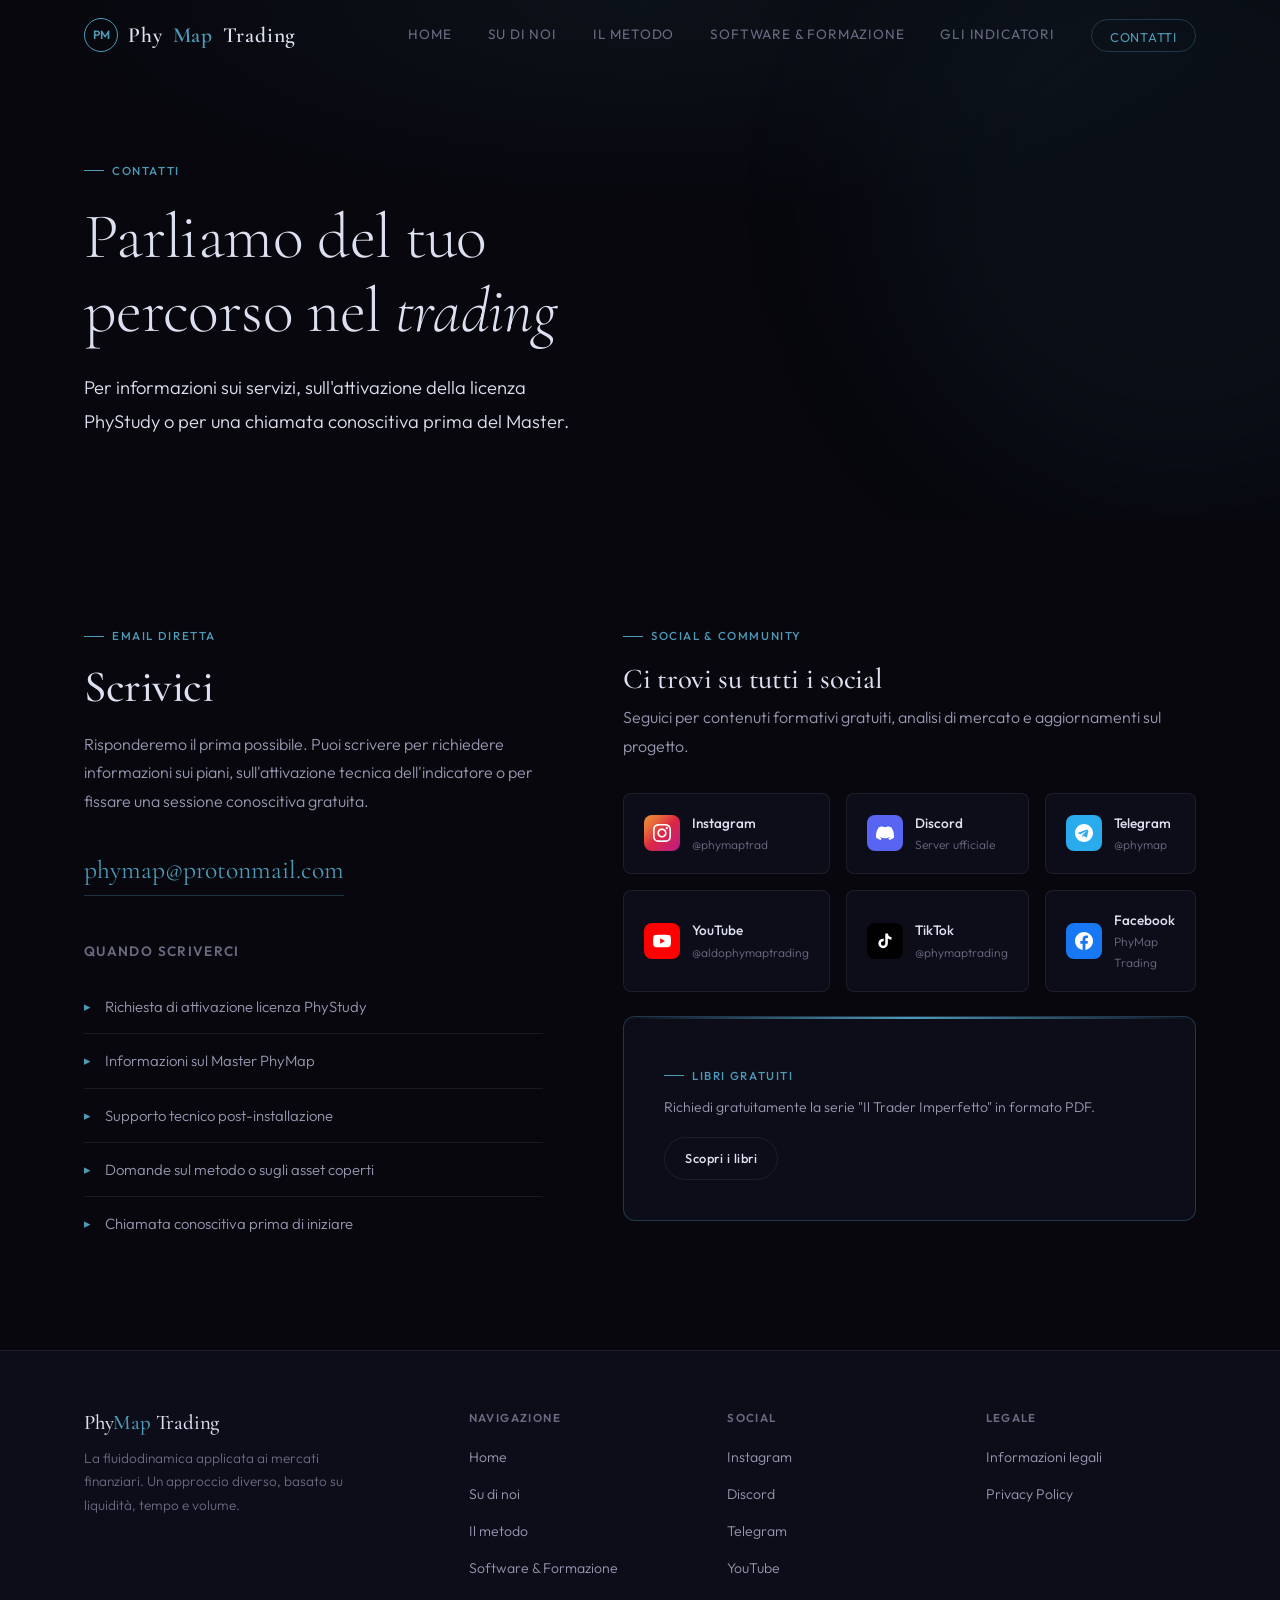
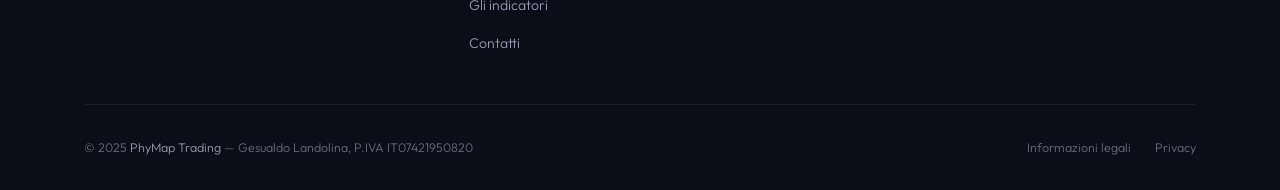
==== commit b5c5a2e3: "Update contatti.html" ====
--- a/contatti.html
+++ b/contatti.html
@@ -54,7 +54,7 @@
           Risponderemo il prima possibile. Puoi scrivere per richiedere informazioni sui piani, sull'attivazione tecnica dell'indicatore o per fissare una sessione conoscitiva gratuita.
         </p>
         <a href="mailto:info@phymaptrading.com" class="contact-email">
-          info@phymaptrading.com
+          phymap@protonmail.com
         </a>
 
         <div style="margin-top:48px;">
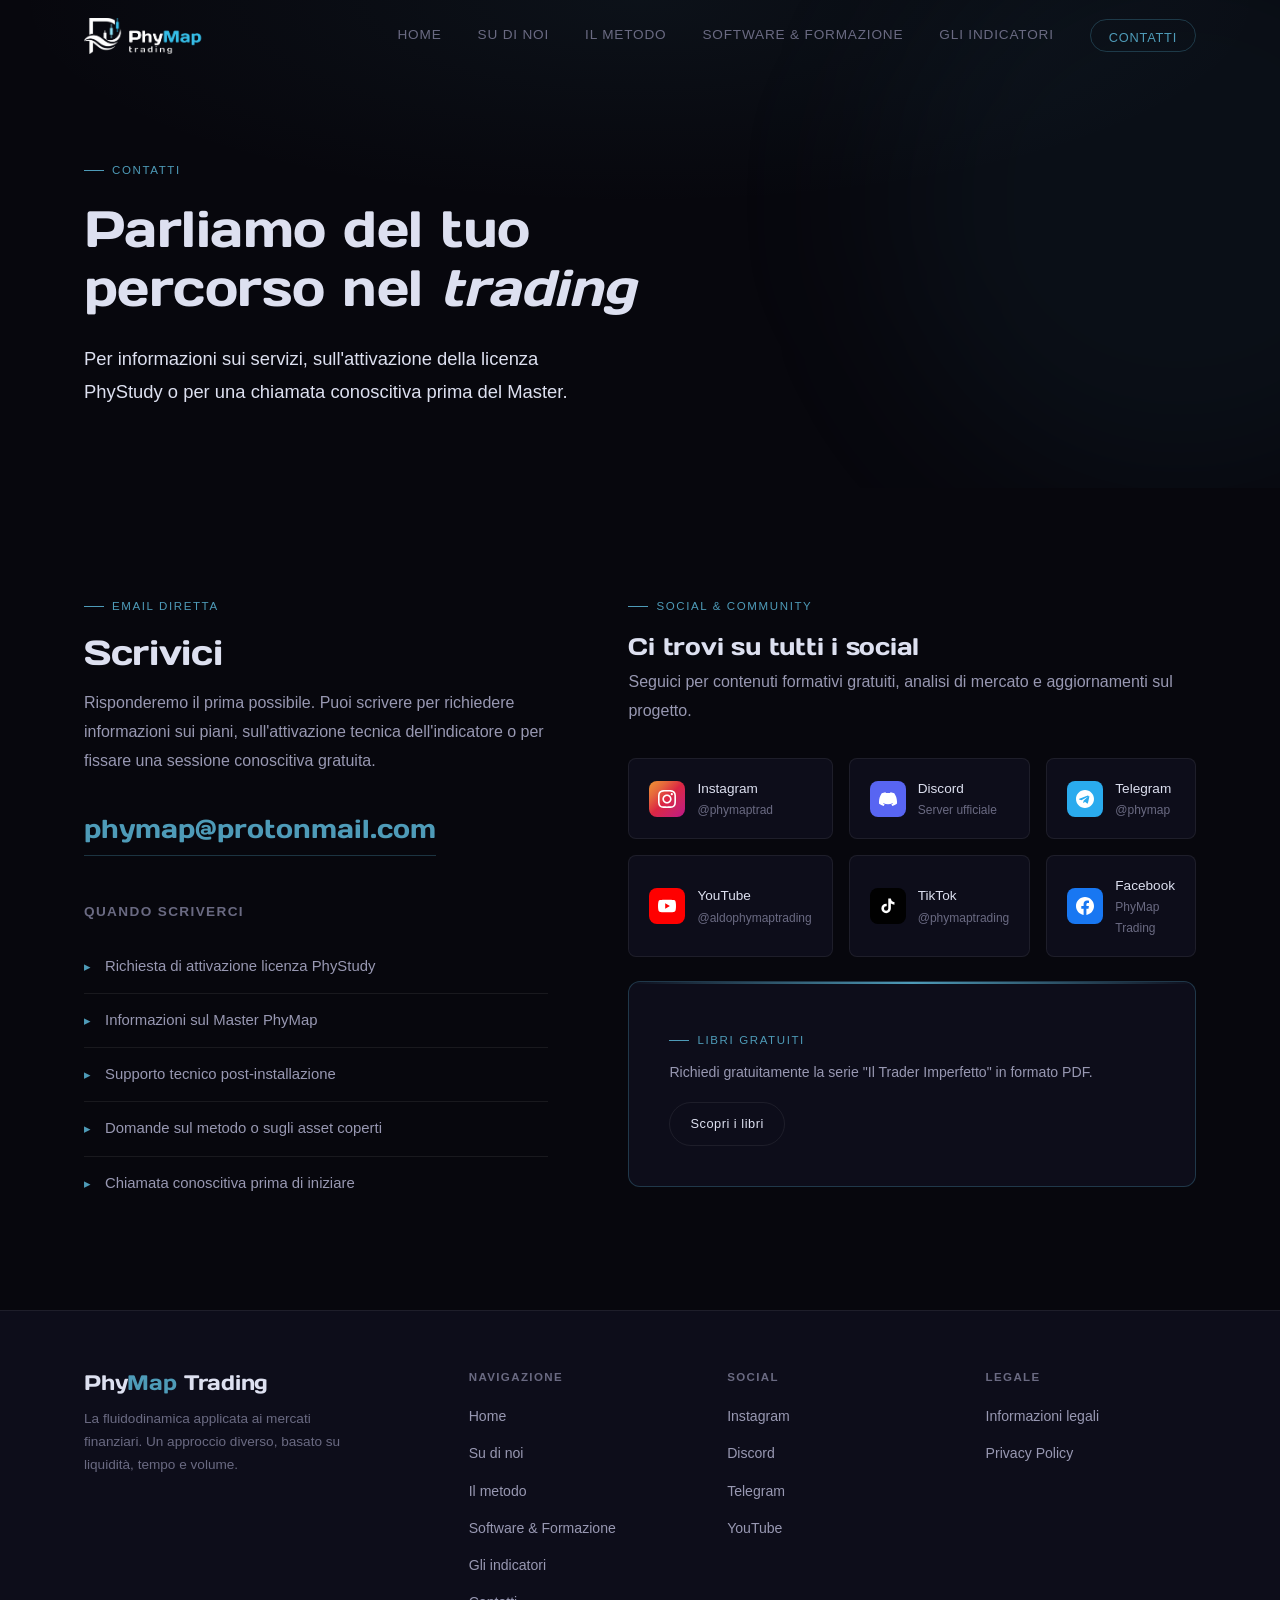
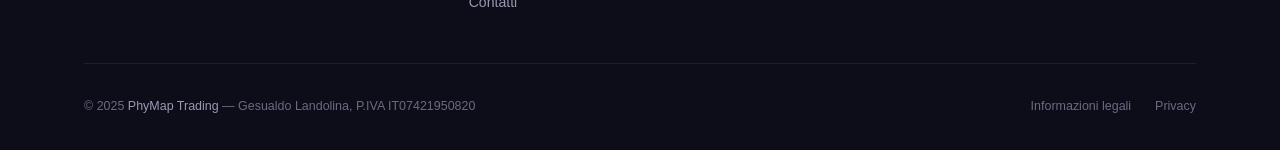
==== commit 96d58327: "Update contatti.html" ====
--- a/contatti.html
+++ b/contatti.html
@@ -13,8 +13,7 @@
 <nav class="nav">
   <div class="nav__inner">
     <a href="index.html" class="nav__logo">
-      <div class="logo-mark">PM</div>
-      Phy<span>Map</span> Trading
+      <img src="Logo_Affiancato.png" alt="PhyMap Trading" class="nav__logo-img" />
     </a>
     <div class="nav__links">
       <a href="index.html">Home</a>
--- a/style.css
+++ b/style.css
@@ -3,7 +3,15 @@
    Dark luxury financial aesthetic · Fluid dynamics theme
    ============================================================ */
 
-@import url('https://fonts.googleapis.com/css2?family=Cormorant+Garamond:ital,wght@0,300;0,400;0,500;0,600;0,700;1,300;1,400;1,600&family=Outfit:wght@300;400;500;600&display=swap');
+@font-face {
+  font-family: 'DaysOne';
+  src: url('DaysOne-Regular.ttf') format('truetype');
+  font-weight: normal;
+  font-style: normal;
+  font-display: swap;
+}
+
+@import url('https://fonts.googleapis.com/css2?family=Outfit:wght@300;400;500;600&display=swap');
 
 /* ─── Design Tokens ─────────────────────────────────────── */
 :root {
@@ -44,15 +52,15 @@
 
 /* ─── Typography ─────────────────────────────────────────── */
 h1, h2, h3, h4 {
-  font-family: 'Cormorant Garamond', serif;
-  font-weight: 500;
+  font-family: 'DaysOne', sans-serif;
+  font-weight: 400;
   line-height: 1.15;
   letter-spacing: -0.01em;
 }
-h1 { font-size: clamp(2.4rem, 5vw, 4.2rem); font-weight: 300; }
-h2 { font-size: clamp(1.8rem, 3.5vw, 2.8rem); }
-h3 { font-size: clamp(1.3rem, 2.5vw, 1.8rem); }
-h4 { font-size: 1.15rem; font-weight: 600; font-family: 'Outfit', sans-serif; }
+h1 { font-size: clamp(2rem, 4vw, 3.4rem); }
+h2 { font-size: clamp(1.5rem, 3vw, 2.2rem); }
+h3 { font-size: clamp(1.1rem, 2vw, 1.5rem); }
+h4 { font-size: 1rem; font-family: 'Outfit', sans-serif; font-weight: 600; }
 p  { color: var(--text-dim); font-size: 1rem; line-height: 1.8; }
 
 .accent-text  { color: var(--accent); }
@@ -103,27 +111,11 @@
 .nav__logo {
   display: flex;
   align-items: center;
-  gap: 10px;
-  font-family: 'Cormorant Garamond', serif;
-  font-size: 1.35rem;
-  font-weight: 600;
-  letter-spacing: 0.04em;
-  color: var(--text);
-}
-.nav__logo span { color: var(--accent); }
-.logo-mark {
-  width: 34px;
-  height: 34px;
-  border: 1.5px solid var(--accent);
-  border-radius: 50%;
-  display: flex;
-  align-items: center;
-  justify-content: center;
-  font-size: 0.75rem;
-  color: var(--accent);
-  font-family: 'Outfit', sans-serif;
-  font-weight: 600;
-  letter-spacing: 0;
+}
+.nav__logo-img {
+  height: 36px;
+  width: auto;
+  display: block;
 }
 .nav__links {
   display: flex;
@@ -387,7 +379,7 @@
   margin-bottom: 8px;
 }
 .pricing-name {
-  font-family: 'Cormorant Garamond', serif;
+  font-family: 'DaysOne', sans-serif;
   font-size: 1.5rem;
   font-weight: 500;
   color: var(--text);
@@ -399,7 +391,7 @@
   margin-bottom: 24px;
 }
 .pricing-price {
-  font-family: 'Cormorant Garamond', serif;
+  font-family: 'DaysOne', sans-serif;
   font-size: 3rem;
   font-weight: 600;
   color: var(--text);
@@ -628,7 +620,7 @@
 }
 .stat { }
 .stat__num {
-  font-family: 'Cormorant Garamond', serif;
+  font-family: 'DaysOne', sans-serif;
   font-size: 2.8rem;
   font-weight: 300;
   color: var(--text);
@@ -639,7 +631,7 @@
 
 /* ─── Contact Section ─────────────────────────────────────── */
 .contact-email {
-  font-family: 'Cormorant Garamond', serif;
+  font-family: 'DaysOne', sans-serif;
   font-size: 1.6rem;
   font-weight: 400;
   color: var(--accent);
@@ -691,11 +683,10 @@
   height: 280px;
 }
 .hero__logo-img {
-  width: 260px;
+  width: 420px;
   max-width: 100%;
   position: relative;
   z-index: 1;
-  filter: drop-shadow(0 0 24px rgba(78,155,184,0.3));
 }
 
 @media (max-width: 900px) {
@@ -761,7 +752,7 @@
   margin-bottom: 32px;
 }
 .footer__brand h3 {
-  font-family: 'Cormorant Garamond', serif;
+  font-family: 'DaysOne', sans-serif;
   font-size: 1.3rem;
   font-weight: 500;
   margin-bottom: 12px;
